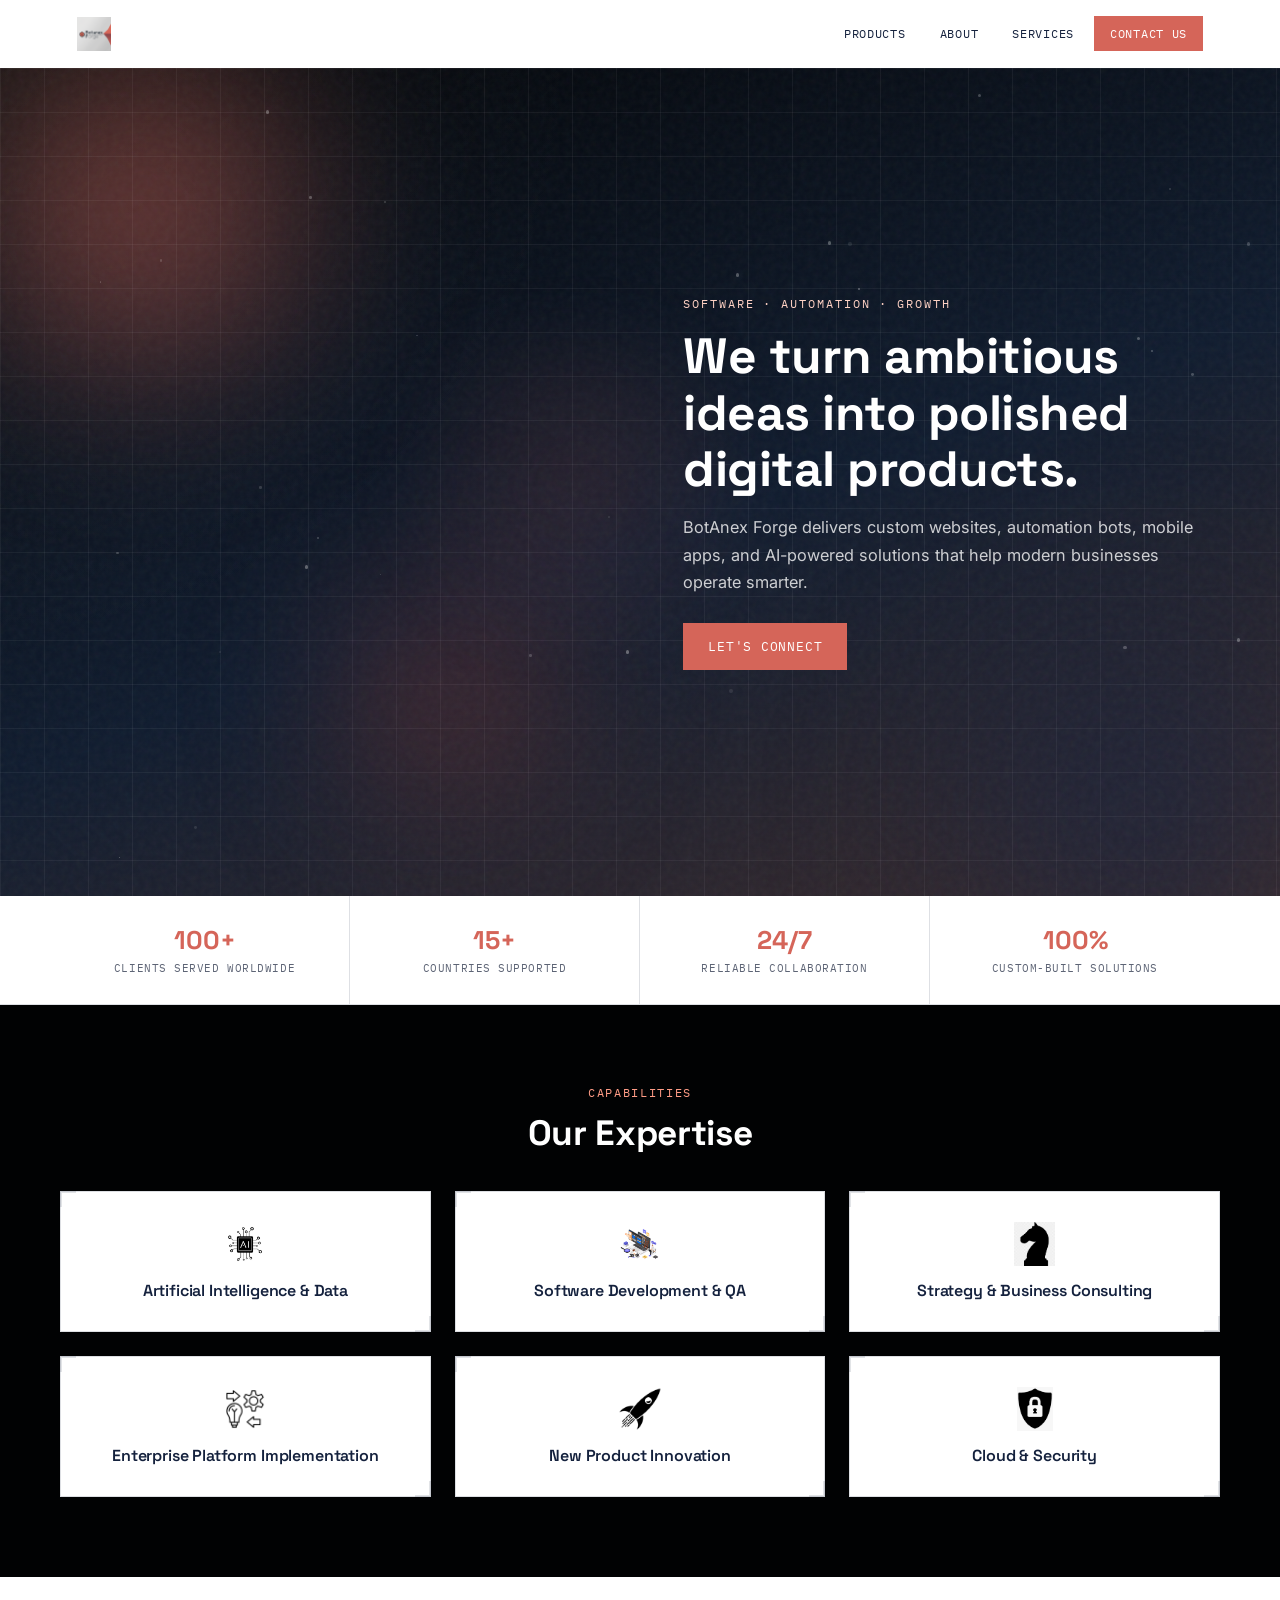
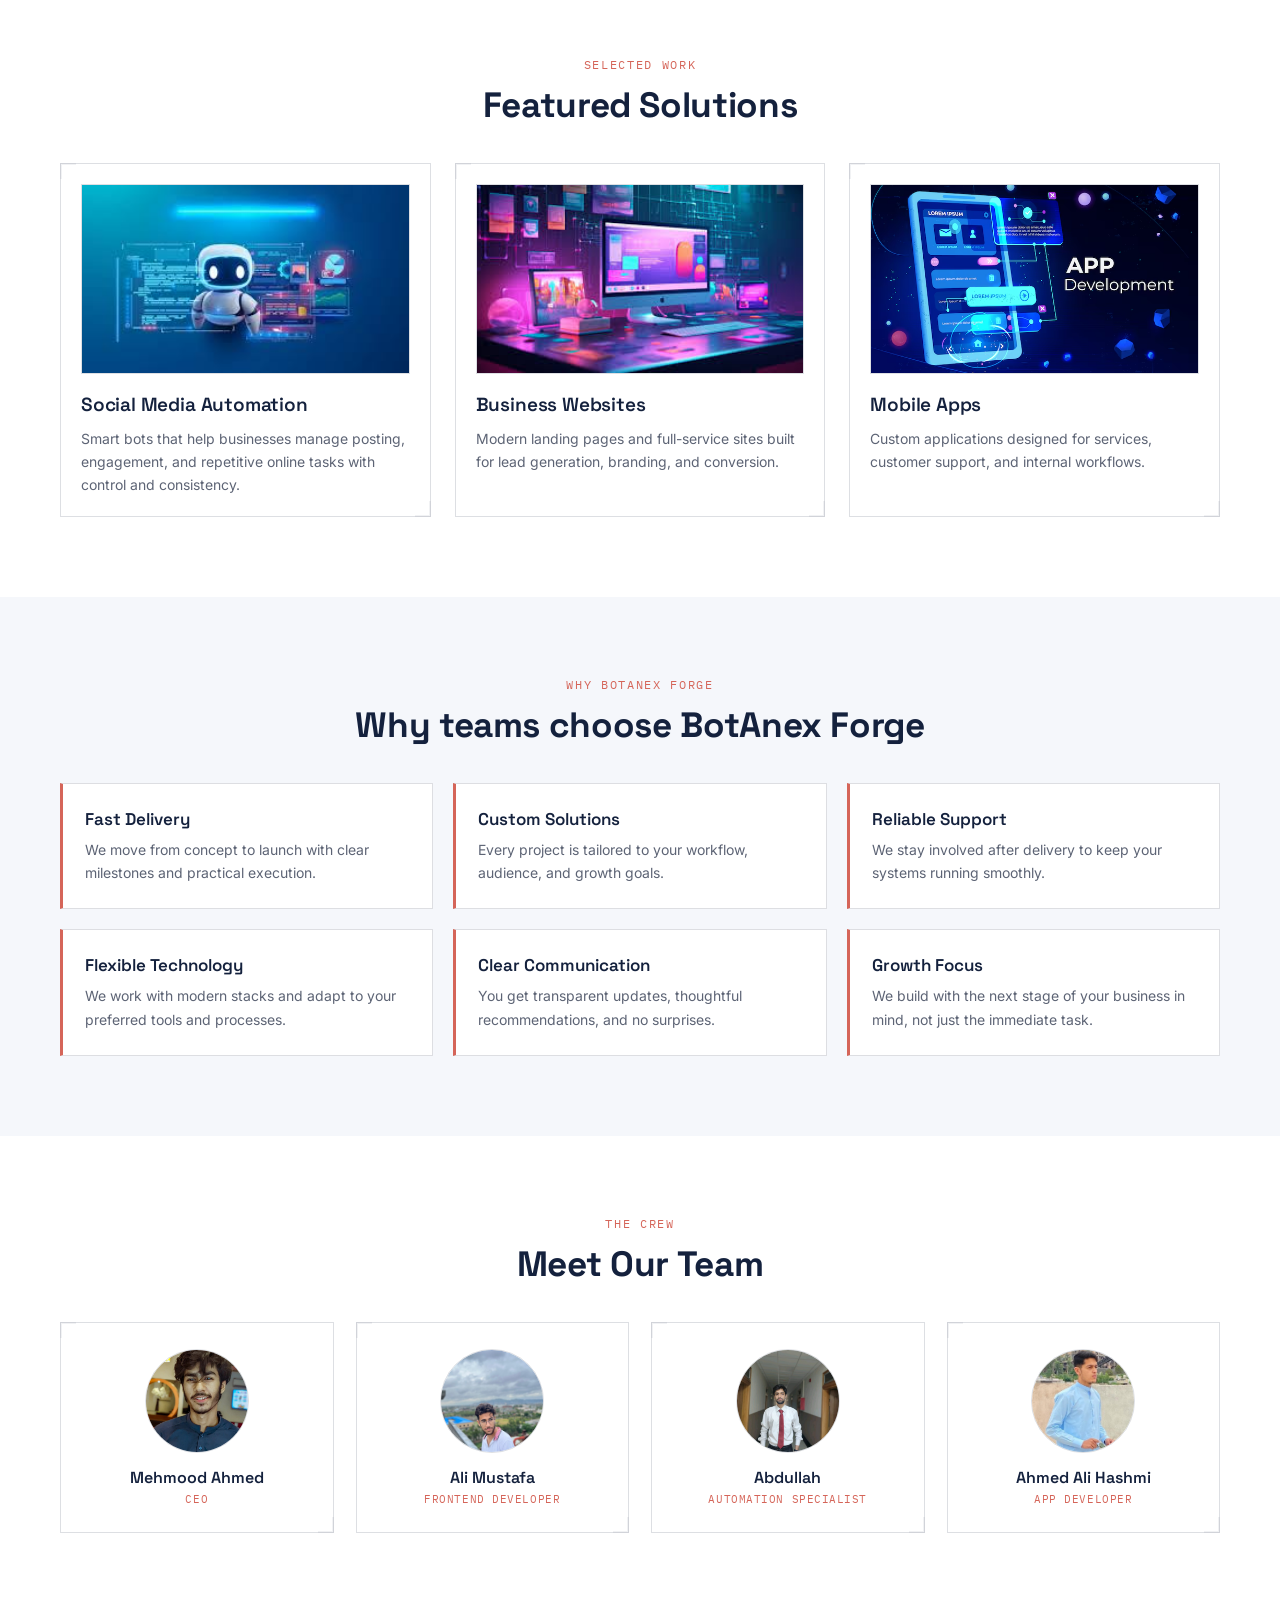
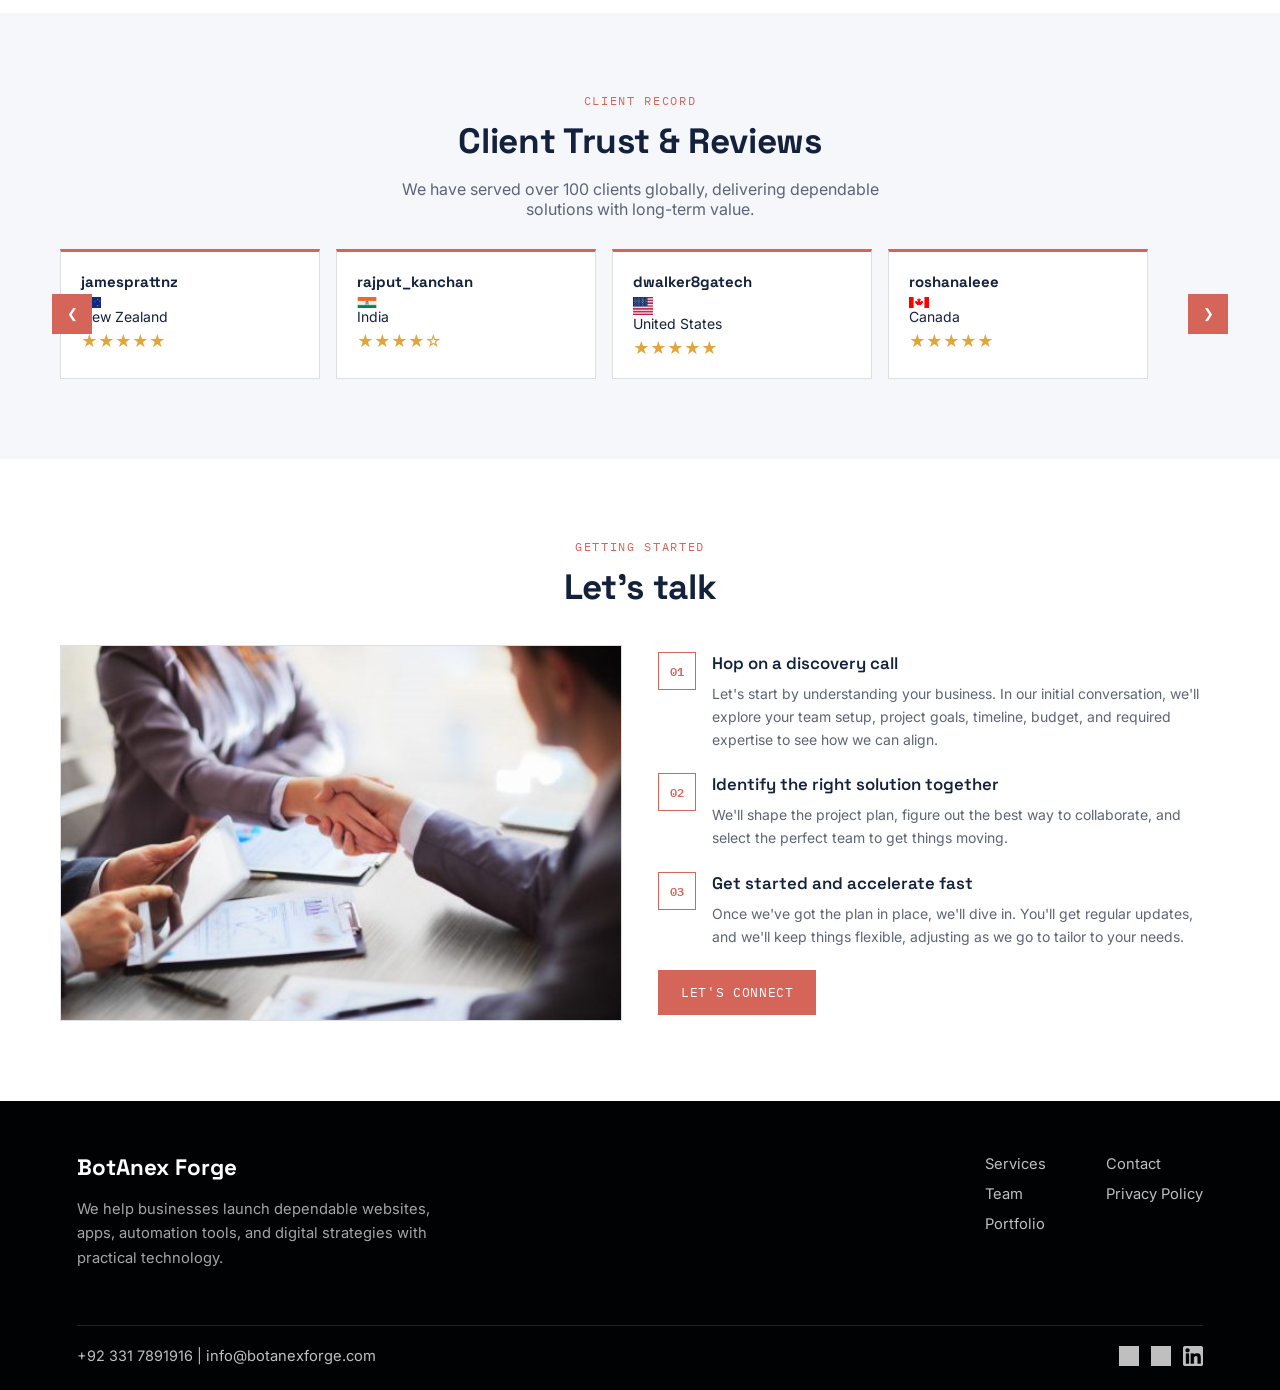
==== index.html @ dd005b49 "Merge remote changes" ====
<!DOCTYPE html>
<html lang="en">
<head>
    <meta charset="UTF-8">
    <meta name="viewport" content="width=device-width, initial-scale=1.0">
    <title>BotAnex Forge | Software, Automation & Digital Growth</title>
    <link href="https://cdn.jsdelivr.net/npm/aos@2.3.4/dist/aos.css" rel="stylesheet">
    <link href="https://fonts.googleapis.com/css2?family=Space+Grotesk:wght@500;600;700&family=IBM+Plex+Mono:wght@400;500;600&family=Inter:wght@400;500&display=swap" rel="stylesheet">
    <link rel="stylesheet" href="theme.css">
    <link rel="stylesheet" href="nav.css">
    <link rel="stylesheet" href="home.css">
    <script src="reviews.js" defer></script>
    <script src="https://cdn.jsdelivr.net/npm/aos@2.3.4/dist/aos.js"></script>
</head>
<body>

    <nav id="siteNav">
        <div class="logo">
            <a href="home.html"><img src="images/logo.jpg" alt="BotAnex Forge logo"></a>
        </div>

        <button class="nav-toggle" id="navToggle" aria-label="Open menu" aria-expanded="false" aria-controls="navLinks">
            <span></span><span></span><span></span>
        </button>

        <ul id="navLinks">
            <li><a href="products.html">Products</a></li>
            <li><a href="about.html">About</a></li>
            <li class="dropdown">
                <a href="services.html" class="dropbtn">Services</a>
                <ul class="dropdown-content">
                    <li><a href="services.html#social-automation">Social Automation</a></li>
                    <li><a href="services.html#automation">Workflow Automation</a></li>
                    <li><a href="services.html#app-development">App Development</a></li>
                    <li><a href="services.html#website">Web Development</a></li>
                    <li><a href="services.html#ai">Artificial Intelligence</a></li>
                    <li><a href="services.html#digital">Digital Marketing</a></li>
                </ul>
            </li>
            <li><a href="lets_connect.html" class="nav-cta">Contact Us</a></li>
        </ul>
    </nav>

    <header class="hero-section" data-aos="fade-up">
        <div class="gradient-background" aria-hidden="true">
            <div class="gradient-sphere sphere-1"></div>
            <div class="gradient-sphere sphere-2"></div>
            <div class="gradient-sphere sphere-3"></div>
            <div class="glow"></div>
            <div class="grid-overlay"></div>
            <div class="noise-overlay"></div>
            <div id="particles-container" class="particles-container"></div>
        </div>
        <div class="hero-content">
            <p class="eyebrow">Software · Automation · Growth</p>
            <h1>We turn ambitious ideas into polished digital products.</h1>
            <p>BotAnex Forge delivers custom websites, automation bots, mobile apps, and AI-powered solutions that help modern businesses operate smarter.</p>
            <button class="connect-btn" onclick="window.location.href='lets_connect.html'">Let's Connect</button>
        </div>
    </header>

    <section class="stats-strip">
        <div class="container stats-grid">
            <div><strong>100+</strong><span>Clients served worldwide</span></div>
            <div><strong>15+</strong><span>Countries supported</span></div>
            <div><strong>24/7</strong><span>Reliable collaboration</span></div>
            <div><strong>100%</strong><span>Custom-built solutions</span></div>
        </div>
    </section>

    <section class="expertise-section" data-aos="fade-up">
        <div class="container">
            <p class="section-eyebrow">Capabilities</p>
            <h2>Our Expertise</h2>
            <div class="expertise-grid">
                <div class="expertise-item">
                    <img src="images/ailogo.avif" alt="Artificial Intelligence & Data" class="expertise-logo">
                    <h3>Artificial Intelligence & Data</h3>
                </div>
                <div class="expertise-item">
                    <img src="images/softwaredev.avif" alt="Software Development & QA" class="expertise-logo">
                    <h3>Software Development & QA</h3>
                </div>
                <div class="expertise-item">
                    <img src="images/strategy.png" alt="Strategy & Business Consulting" class="expertise-logo">
                    <h3>Strategy & Business Consulting</h3>
                </div>
                <div class="expertise-item">
                    <img src="images/expertise_implement.png" alt="Enterprise Platform Implementation" class="expertise-logo">
                    <h3>Enterprise Platform Implementation</h3>
                </div>
                <div class="expertise-item">
                    <img src="images/new_product.png" alt="New Product Innovation" class="expertise-logo">
                    <h3>New Product Innovation</h3>
                </div>
                <div class="expertise-item">
                    <img src="images/secuirity.png" alt="Cloud & Security" class="expertise-logo">
                    <h3>Cloud & Security</h3>
                </div>
            </div>
        </div>
    </section>

    <section id="portfolio" class="portfolio-section" data-aos="fade-up">
        <div class="container">
            <p class="section-eyebrow">Selected Work</p>
            <h2>Featured Solutions</h2>
            <div class="portfolio-grid">
                <div class="portfolio-item">
                    <img src="images/automation_bot.jpeg" alt="Social media automation bot" class="portfolio-image">
                    <h3>Social Media Automation</h3>
                    <p>Smart bots that help businesses manage posting, engagement, and repetitive online tasks with control and consistency.</p>
                </div>
                <div class="portfolio-item">
                    <img src="images/web_dev.jpeg" alt="Custom website build" class="portfolio-image">
                    <h3>Business Websites</h3>
                    <p>Modern landing pages and full-service sites built for lead generation, branding, and conversion.</p>
                </div>
                <div class="portfolio-item">
                    <img src="images/app_dev.avif" alt="Mobile app development" class="portfolio-image">
                    <h3>Mobile Apps</h3>
                    <p>Custom applications designed for services, customer support, and internal workflows.</p>
                </div>
            </div>
        </div>
    </section>

    <section class="unfair-advantage-section" data-aos="fade-up">
        <div class="container">
            <p class="section-eyebrow">Why BotAnex Forge</p>
            <h2>Why teams choose BotAnex Forge</h2>
            <div class="advantage-items">
                <div class="advantage-item">
                    <h3>Fast Delivery</h3>
                    <p>We move from concept to launch with clear milestones and practical execution.</p>
                </div>
                <div class="advantage-item">
                    <h3>Custom Solutions</h3>
                    <p>Every project is tailored to your workflow, audience, and growth goals.</p>
                </div>
                <div class="advantage-item">
                    <h3>Reliable Support</h3>
                    <p>We stay involved after delivery to keep your systems running smoothly.</p>
                </div>
                <div class="advantage-item">
                    <h3>Flexible Technology</h3>
                    <p>We work with modern stacks and adapt to your preferred tools and processes.</p>
                </div>
                <div class="advantage-item">
                    <h3>Clear Communication</h3>
                    <p>You get transparent updates, thoughtful recommendations, and no surprises.</p>
                </div>
                <div class="advantage-item">
                    <h3>Growth Focus</h3>
                    <p>We build with the next stage of your business in mind, not just the immediate task.</p>
                </div>
            </div>
        </div>
    </section>

    <section id="team" class="team-section" data-aos="fade-up">
        <div class="container">
            <p class="section-eyebrow">The Crew</p>
            <h2>Meet Our Team</h2>
            <div class="team-grid">
                <div class="team-member">
                    <img src="images/Mehmood.JPG" alt="Mehmood Ahmed" class="team-photo" style="object-position: 50% 0%;">
                    <h3>Mehmood Ahmed</h3>
                    <p>CEO</p>
                </div>
                <div class="team-member">
                    <img src="images/ali_mustafa.jpeg" alt="Ali Mustafa" class="team-photo" style="object-position: 50% 80%;">
                    <h3>Ali Mustafa</h3>
                    <p>Frontend Developer</p>
                </div>
                <div class="team-member">
                    <img src="images/abdullah.jpeg" alt="Abdullah" class="team-photo">
                    <h3>Abdullah</h3>
                    <p>Automation Specialist</p>
                </div>
                <div class="team-member">
                    <img src="images/ahmed_ali_hashmi.JPG" alt="Ahmed Ali Hashmi" class="team-photo">
                    <h3>Ahmed Ali Hashmi</h3>
                    <p>App Developer</p>
                </div>
            </div>
        </div>
    </section>

    <section class="trust-reviews-section" data-aos="fade-up">
        <div class="container">
            <p class="section-eyebrow">Client Record</p>
            <h2>Client Trust & Reviews</h2>
            <p class="section-sub">We have served over 100 clients globally, delivering dependable solutions with long-term value.</p>
            <div class="reviews-slider">
                <button class="slider-arrow left-arrow">❮</button>
                <div class="reviews-container">
                    <div class="reviews">
                        <div class="review-item" data-review="The team built an excellent automation bot and handled support incredibly well throughout the project.">
                            <p><strong>jamesprattnz</strong></p>
                            <p><img src="images/newzealand.png" alt="Country Flag" style="width: 20px; height: auto; vertical-align: middle;"> New Zealand</p>
                            <div class="review-stars">★★★★★</div>
                        </div>
                        <div class="review-item" data-review="Great communication and thoughtful execution. The final delivery met the brief and was polished.">
                            <p><strong>rajput_kanchan</strong></p>
                            <p><img src="images/india.jpeg" alt="Country Flag" style="width: 20px; height: auto; vertical-align: middle;"> India</p>
                            <div class="review-stars">★★★★☆</div>
                        </div>
                        <div class="review-item" data-review="Very diligently worked on my project and kept me informed at every step.">
                            <p><strong>dwalker8gatech</strong></p>
                            <p><img src="images/united_states.jpeg" alt="Country Flag" style="width: 20px; height: auto; vertical-align: middle;"> United States</p>
                            <div class="review-stars">★★★★★</div>
                        </div>
                        <div class="review-item" data-review="Professional, fast, and easy to work with. The service quality was excellent.">
                            <p><strong>roshanaleee</strong></p>
                            <p><img src="images/canada.png" alt="Country Flag" style="width: 20px; height: auto; vertical-align: middle;"> Canada</p>
                            <div class="review-stars">★★★★★</div>
                        </div>
                    </div>
                </div>
                <button class="slider-arrow right-arrow">❯</button>
            </div>
        </div>
    </section>

    <div class="modal">
        <div class="modal-content">
            <span class="close">&times;</span>
            <p class="modal-review-content"></p>
        </div>
    </div>

    <section class="lets-talk" data-aos="fade-up">
        <div class="container">
            <p class="section-eyebrow">Getting Started</p>
            <div class="header">Let's talk</div>
            <div class="content">
                <div class="image">
                    <img src="images/meeting.jpeg" alt="A planning meeting">
                </div>
            <div class="details">
                <div class="step">
                    <div class="icon">01</div>
                    <div class="text">
                        <h4>Hop on a discovery call</h4>
                        <p>Let's start by understanding your business. In our initial conversation, we'll explore your team setup, project goals, timeline, budget, and required expertise to see how we can align.</p>
                    </div>
                </div>
                <div class="step">
                    <div class="icon">02</div>
                    <div class="text">
                        <h4>Identify the right solution together</h4>
                        <p>We'll shape the project plan, figure out the best way to collaborate, and select the perfect team to get things moving.</p>
                    </div>
                </div>
                <div class="step">
                    <div class="icon">03</div>
                    <div class="text">
                        <h4>Get started and accelerate fast</h4>
                        <p>Once we've got the plan in place, we'll dive in. You'll get regular updates, and we'll keep things flexible, adjusting as we go to tailor to your needs.</p>
                    </div>
                </div>
                <div class="cta-button">
                    <button onclick="window.location.href='lets_connect.html'">Let's Connect</button>
                </div>
            </div>
        </div>
    </div>
</section>

<script>
    document.addEventListener('DOMContentLoaded', function () {
        if (typeof AOS !== 'undefined') {
            AOS.init({
                duration: 1000,
                easing: 'ease-in-out',
                once: true,
                offset: 200,
            });
        }

        const particlesContainer = document.getElementById('particles-container');
        if (!particlesContainer) return;

        const particleCount = 70;

        for (let i = 0; i < particleCount; i++) {
            createParticle();
        }

        function createParticle() {
            const particle = document.createElement('div');
            particle.className = 'particle';

            const size = Math.random() * 3 + 1;
            particle.style.width = `${size}px`;
            particle.style.height = `${size}px`;

            resetParticle(particle);
            particlesContainer.appendChild(particle);
            animateParticle(particle);
        }

        function resetParticle(particle) {
            const posX = Math.random() * 100;
            const posY = Math.random() * 100;

            particle.style.left = `${posX}%`;
            particle.style.top = `${posY}%`;
            particle.style.opacity = '0';

            return { x: posX, y: posY };
        }

        function animateParticle(particle) {
            const pos = resetParticle(particle);
            const duration = Math.random() * 9 + 9;
            const delay = Math.random() * 4;

            setTimeout(() => {
                particle.style.transition = `all ${duration}s linear`;
                particle.style.opacity = Math.random() * 0.25 + 0.08;

                const moveX = pos.x + (Math.random() * 20 - 10);
                const moveY = pos.y - Math.random() * 24;

                particle.style.left = `${moveX}%`;
                particle.style.top = `${moveY}%`;

                setTimeout(() => {
                    animateParticle(particle);
                }, duration * 1000);
            }, delay * 1000);
        }

        document.addEventListener('mousemove', (e) => {
            const mouseX = (e.clientX / window.innerWidth) * 100;
            const mouseY = (e.clientY / window.innerHeight) * 100;

            const particle = document.createElement('div');
            particle.className = 'particle';

            const size = Math.random() * 4 + 2;
            particle.style.width = `${size}px`;
            particle.style.height = `${size}px`;
            particle.style.left = `${mouseX}%`;
            particle.style.top = `${mouseY}%`;
            particle.style.opacity = '0.7';

            particlesContainer.appendChild(particle);

            setTimeout(() => {
                particle.style.transition = 'all 1.8s ease-out';
                particle.style.left = `${mouseX + (Math.random() * 8 - 4)}%`;
                particle.style.top = `${mouseY + (Math.random() * 8 - 4)}%`;
                particle.style.opacity = '0';

                setTimeout(() => {
                    particle.remove();
                }, 1800);
            }, 10);
        });
    });
</script>
<script src="nav.js"></script>

<footer class="footer">
    <div class="footer-container">
        <div class="footer-logo">
            <h2>BotAnex Forge</h2>
            <p>We help businesses launch dependable websites, apps, automation tools, and digital strategies with practical technology.</p>
        </div>
        <div class="footer-links">
            <div class="footer-column">
                <ul>
                    <li><a href="services.html">Services</a></li>
                    <li><a href="home.html#team">Team</a></li>
                    <li><a href="home.html#portfolio">Portfolio</a></li>
                </ul>
            </div>
            <div class="footer-column">
                <ul>
                    <li><a href="lets_connect.html">Contact</a></li>
                    <li><a href="privacy.html">Privacy Policy</a></li>
                </ul>
            </div>
        </div>
    </div>
    <div class="footer-bottom">
        <div class="contact-info">
            <p>+92 331 7891916 | <a href="mailto:info@botanexforge.com">info@botanexforge.com</a></p>
        </div>
        <div class="social-media">
            <a href="#" class="social-icon"><img src="images/facebook.png" alt="Facebook"></a>
            <a href="#" class="social-icon"><img src="images/twitter.png" alt="Twitter"></a>
            <a href="#" class="social-icon"><img src="images/linkedin.png" alt="LinkedIn"></a>
        </div>
    </div>
</footer>
</body>
</html>
---- theme.css ----
/* =============================================
   SHARED THEME — link this on every page, before
   nav.css and the page-specific stylesheet.
   ============================================= */
:root{
    --accent:        #D56559;
    --accent-deep:   #A94134;
    --dark:          #010203;
    --surface:       #FFFFFF;
    --surface-soft:  #F5F7FB;
    --surface-hi:    #EDF0F7;
    --text:          #14213D;
    --muted:         #5D6475;

    --line:          rgba(20,33,61,.14);
    --line-soft:     rgba(20,33,61,.06);
    --on-accent:     #FFFFFF;
    --accent-soft:   rgba(213,101,89,.10);

    --font-display:  'Space Grotesk', sans-serif;
    --font-mono:     'IBM Plex Mono', monospace;
    --font-body:     'Inter', sans-serif;
}

*{ box-sizing:border-box; }

html{ scroll-behavior:smooth; }

body{
    margin:0;
    font-family:var(--font-body);
    color:var(--text);
    background:var(--surface);
}

a{ color:inherit; }

img{ max-width:100%; display:block; }
---- nav.css ----
/* =============================================
   SHARED NAV — link after theme.css on every page
   ============================================= */
/* =============================================
   NAV
   ============================================= */
#siteNav{
    position:sticky;
    top:0;
    z-index:100;
    display:flex;
    align-items:center;
    justify-content:space-between;
    gap:24px;
    padding:16px 6vw;
    background:var(--surface);
    border-bottom:1px solid transparent;
    transition:.25s ease;
    font-family:var(--font-mono);
}

#siteNav.nav-scrolled{
    border-bottom-color:var(--line);
    box-shadow:0 8px 24px rgba(4,14,26,.06);
}

#siteNav .logo img{
    height:34px;
    display:block;
}

#siteNav ul{
    list-style:none;
    display:flex;
    align-items:center;
    gap:6px;
    margin:0;
    padding:0;
}

#siteNav > ul > li{
    position:relative;
}

#siteNav > ul > li > a{
    display:block;
    padding:10px 14px;
    font-size:12px;
    letter-spacing:.06em;
    text-transform:uppercase;
    color:var(--text);
    text-decoration:none;
    position:relative;
    transition:.2s ease;
}

#siteNav > ul > li > a::after{
    content:"";
    position:absolute;
    left:14px;
    right:14px;
    bottom:6px;
    height:2px;
    background:var(--accent);
    transform:scaleX(0);
    transform-origin:left;
    transition:.25s ease;
}

#siteNav > ul > li > a:hover,
#siteNav > ul > li > a:focus-visible{
    color:var(--accent-deep);
}

#siteNav > ul > li > a:hover::after,
#siteNav > ul > li > a:focus-visible::after{
    transform:scaleX(1);
}

.nav-cta{
    background:var(--accent);
    color:var(--on-accent) !important;
    padding:10px 16px !important;
}

.nav-cta::after{ display:none; }

.nav-cta:hover{ background:var(--accent-deep); color:var(--on-accent) !important; }

/* dropdown */
.dropdown-content{
    position:absolute;
    top:calc(100% + 10px);
    left:0;
    min-width:220px;
    background:var(--surface);
    border:1px solid var(--line);
    box-shadow:0 20px 40px rgba(4,14,26,.12);
    padding:6px;
    opacity:0;
    visibility:hidden;
    transform:translateY(6px);
    transition:.2s ease;
}

.dropdown-content li{ list-style:none; }

.dropdown-content a{
    display:block;
    padding:10px 12px;
    font-size:11px;
    letter-spacing:.04em;
    text-transform:uppercase;
    color:var(--muted);
    text-decoration:none;
    transition:.15s ease;
}

.dropdown-content a:hover{
    background:var(--accent-soft);
    color:var(--accent-deep);
}

.dropdown:hover .dropdown-content,
.dropdown:focus-within .dropdown-content{
    opacity:1;
    visibility:visible;
    transform:translateY(0);
}

.dropdown.dropdown-open .dropdown-content{
    opacity:1;
    visibility:visible;
    transform:translateY(0);
}

/* hamburger */
.nav-toggle{
    display:none;
    flex-direction:column;
    justify-content:center;
    gap:5px;
    width:34px;
    height:34px;
    background:transparent;
    border:1px solid var(--line);
    cursor:pointer;
    padding:0;
}

.nav-toggle span{
    display:block;
    height:2px;
    margin:0 7px;
    background:var(--text);
    transition:.25s ease;
}

.nav-toggle[aria-expanded="true"] span:nth-child(1){ transform:translateY(7px) rotate(45deg); }
.nav-toggle[aria-expanded="true"] span:nth-child(2){ opacity:0; }
.nav-toggle[aria-expanded="true"] span:nth-child(3){ transform:translateY(-7px) rotate(-45deg); }

@media(max-width:900px){
    .nav-toggle{ display:flex; }

    #siteNav ul#navLinks{
        position:absolute;
        top:100%;
        left:0;
        right:0;
        flex-direction:column;
        align-items:stretch;
        gap:0;
        background:var(--surface);
        border-bottom:1px solid var(--line);
        max-height:0;
        overflow:hidden;
        transition:.3s ease;
    }

    #siteNav ul#navLinks.nav-open{
        max-height:600px;
    }

    #siteNav > ul > li > a{ padding:16px 6vw; }
    #siteNav > ul > li > a::after{ display:none; }
    .nav-cta{ margin:8px 6vw; text-align:center; }

    .dropdown-content{
        position:static;
        opacity:1;
        visibility:visible;
        transform:none;
        border:none;
        box-shadow:none;
        max-height:0;
        overflow:hidden;
        padding:0;
        transition:.25s ease;
    }

    .dropdown.dropdown-open .dropdown-content{
        max-height:400px;
        padding:0 0 8px;
    }

    .dropdown-content a{ padding:10px 6vw 10px calc(6vw + 14px); }
}
---- home.css ----
/* =============================================
   HOME PAGE — link after theme.css and nav.css
   ============================================= */

.container{
    max-width:1200px;
    margin:0 auto;
    padding:0 20px;
}

/* section eyebrow — used above every h2 on this page */
.section-eyebrow{
    font-family:var(--font-mono);
    font-size:12px;
    letter-spacing:.14em;
    text-transform:uppercase;
    color:var(--accent);
    text-align:center;
    margin:0 0 10px;
}

.expertise-section h2,
.portfolio-section h2,
.unfair-advantage-section h2,
.team-section h2,
.trust-reviews-section h2,
.lets-talk .header{
    text-align:center;
    font-family:var(--font-display);
    font-weight:700;
    font-size:clamp(1.7rem, 3vw, 2.2rem);
    letter-spacing:-.01em;
    margin:0 0 36px;
}

.section-sub{
    text-align:center;
    color:var(--muted);
    max-width:52ch;
    margin:-20px auto 30px;
}

/* =============================================
   HERO
   ============================================= */
.hero-section{
    background:linear-gradient(160deg, var(--dark) 0%, #0F1B2E 55%, #3A2A2C 100%);
    min-height:92vh;
    display:flex;
    align-items:center;
    justify-content:flex-end;
    padding:40px 6vw;
    position:relative;
    overflow:hidden;
    isolation:isolate;
}

.hero-section::before{
    content:'';
    position:absolute;
    inset:0;
    background:radial-gradient(circle at top left, rgba(255,255,255,.06), transparent 38%);
    pointer-events:none;
    z-index:1;
}

.hero-content{
    max-width:520px;
    color:#fff;
    text-align:left;
    position:relative;
    z-index:10;
}

.hero-content .eyebrow{
    font-family:var(--font-mono);
    letter-spacing:.16em;
    font-size:12px;
    text-transform:uppercase;
    color:#FFD2C4;
    margin:0 0 14px;
}

.hero-content h1{
    font-family:var(--font-display);
    font-weight:700;
    font-size:clamp(2.1rem, 4vw, 3.1rem);
    line-height:1.14;
    letter-spacing:-.01em;
    margin:0 0 16px;
}

.hero-content p{
    font-size:1.02rem;
    line-height:1.7;
    color:rgba(255,255,255,.78);
    margin:0 0 26px;
}

.connect-btn{
    font-family:var(--font-mono);
    font-size:13px;
    letter-spacing:.06em;
    text-transform:uppercase;
    background:var(--accent);
    border:1px solid var(--accent);
    color:#fff;
    padding:14px 24px;
    cursor:pointer;
    transition:.25s ease;
}

.connect-btn:hover{
    background:transparent;
    color:var(--accent);
    transform:translateY(-2px);
}

/* decorative layers — brand-toned, no rainbow */
.gradient-background{
    position:absolute;
    inset:0;
    z-index:1;
    overflow:hidden;
    pointer-events:none;
}

.gradient-sphere{
    position:absolute;
    border-radius:50%;
    filter:blur(70px);
}

.sphere-1{
    width:38vw;
    height:38vw;
    background:radial-gradient(circle, rgba(213,101,89,.55), transparent 70%);
    top:-12%;
    left:-8%;
    animation:float-1 16s ease-in-out infinite alternate;
}

.sphere-2{
    width:42vw;
    height:42vw;
    background:radial-gradient(circle, rgba(20,33,61,.7), transparent 70%);
    bottom:-22%;
    right:-10%;
    animation:float-2 19s ease-in-out infinite alternate;
}

.sphere-3{
    width:26vw;
    height:26vw;
    background:radial-gradient(circle, rgba(169,65,52,.4), transparent 70%);
    top:55%;
    left:22%;
    animation:float-3 21s ease-in-out infinite alternate;
}

.noise-overlay{
    position:absolute;
    inset:0;
    opacity:.05;
    z-index:5;
    background-image:url("data:image/svg+xml,%3Csvg viewBox='0 0 200 200' xmlns='http://www.w3.org/2000/svg'%3E%3Cfilter id='noiseFilter'%3E%3CfeTurbulence type='fractalNoise' baseFrequency='0.65' numOctaves='3' stitchTiles='stitch'/%3E%3C/filter%3E%3Crect width='100%25' height='100%25' filter='url(%23noiseFilter)'/%3E%3C/svg%3E");
}

.grid-overlay{
    position:absolute;
    inset:0;
    background-size:44px 44px;
    background-image:
        linear-gradient(to right, rgba(255,255,255,.05) 1px, transparent 1px),
        linear-gradient(to bottom, rgba(255,255,255,.05) 1px, transparent 1px);
    z-index:2;
}

.glow{
    position:absolute;
    width:36vw;
    height:36vh;
    background:radial-gradient(circle, rgba(213,101,89,.14), transparent 70%);
    top:50%;
    left:45%;
    transform:translate(-50%, -50%);
    z-index:2;
    animation:pulse 9s infinite alternate;
    filter:blur(30px);
}

.particles-container{
    position:absolute;
    inset:0;
    z-index:3;
    pointer-events:none;
}

.particle{
    position:absolute;
    background:#fff;
    border-radius:50%;
    opacity:0;
    pointer-events:none;
    box-shadow:0 0 6px rgba(255,255,255,.35);
}

@keyframes float-1{ 0%{ transform:translate(0,0) scale(1); } 100%{ transform:translate(10%,10%) scale(1.1); } }
@keyframes float-2{ 0%{ transform:translate(0,0) scale(1); } 100%{ transform:translate(-10%,-5%) scale(1.15); } }
@keyframes float-3{ 0%{ transform:translate(0,0) scale(1); opacity:.25; } 100%{ transform:translate(-5%,10%) scale(1.05); opacity:.5; } }
@keyframes pulse{ 0%{ opacity:.25; transform:translate(-50%,-50%) scale(.9); } 100%{ opacity:.6; transform:translate(-50%,-50%) scale(1.1); } }

/* =============================================
   STATS STRIP
   ============================================= */
.stats-strip{
    background:var(--surface);
    padding:0;
    border-bottom:1px solid var(--line);
}

.stats-grid{
    display:grid;
    grid-template-columns:repeat(4, 1fr);
}

.stats-grid div{
    padding:28px 20px;
    text-align:center;
    border-right:1px solid var(--line);
}

.stats-grid div:last-child{ border-right:none; }

.stats-grid strong{
    display:block;
    font-family:var(--font-display);
    font-weight:700;
    font-size:1.6rem;
    color:var(--accent);
}

.stats-grid span{
    font-family:var(--font-mono);
    font-size:11px;
    letter-spacing:.05em;
    text-transform:uppercase;
    color:var(--muted);
}

/* =============================================
   SHARED SECTION RHYTHM
   ============================================= */
.expertise-section,
.portfolio-section,
.unfair-advantage-section,
.team-section,
.trust-reviews-section,
.lets-talk{
    padding:80px 0;
}

.expertise-section{
    background:var(--dark);
    color:#fff;
}

.expertise-section .section-eyebrow{ color:#FF9C86; }

/* =============================================
   CARD SIGNATURE — corner ticks, shared with
   the products page (.product-item)
   ============================================= */
.expertise-item,
.portfolio-item,
.team-member{
    position:relative;
    background:var(--surface);
    border:1px solid var(--line);
    transition:.3s ease;
}

.expertise-item::before,
.expertise-item::after,
.portfolio-item::before,
.portfolio-item::after,
.team-member::before,
.team-member::after{
    content:"";
    position:absolute;
    width:14px;
    height:14px;
    border-style:solid;
    border-width:0;
    border-color:var(--line-soft);
    transition:.3s ease;
    z-index:2;
}

.expertise-item::before, .portfolio-item::before, .team-member::before{ top:-1px; left:-1px; border-top-width:2px; border-left-width:2px; }
.expertise-item::after,  .portfolio-item::after,  .team-member::after { bottom:-1px; right:-1px; border-bottom-width:2px; border-right-width:2px; }

.expertise-item:hover::before, .expertise-item:hover::after,
.portfolio-item:hover::before, .portfolio-item:hover::after,
.team-member:hover::before,    .team-member:hover::after{
    border-color:var(--accent);
    width:20px;
    height:20px;
}

.expertise-item:hover,
.portfolio-item:hover,
.team-member:hover{
    transform:translateY(-6px);
    box-shadow:0 24px 48px rgba(4,14,26,.14);
}

/* expertise-item sits on a dark section, so its own tone stays light */
.expertise-item{
    color:var(--text);
    padding:30px 22px;
    text-align:center;
}

.expertise-item::before, .expertise-item::after{ border-color:rgba(20,33,61,.12); }

.expertise-logo{
    width:44px;
    height:44px;
    object-fit:contain;
    margin:0 auto 14px;
}

.expertise-item h3{
    font-family:var(--font-display);
    font-weight:600;
    font-size:16px;
    margin:0;
    letter-spacing:-.01em;
}

.expertise-grid,
.portfolio-grid{
    display:grid;
    grid-template-columns:repeat(3, 1fr);
    gap:24px;
}

/* =============================================
   PORTFOLIO
   ============================================= */
.portfolio-item{
    padding:20px;
}

.portfolio-image{
    width:100%;
    height:190px;
    object-fit:cover;
    border:1px solid var(--line);
    margin-bottom:18px;
}

.portfolio-item h3{
    font-family:var(--font-display);
    font-weight:600;
    font-size:19px;
    margin:0 0 10px;
    letter-spacing:-.01em;
}

.portfolio-item p{
    font-size:14px;
    line-height:1.65;
    color:var(--muted);
    margin:0;
}

/* =============================================
   ADVANTAGES — quieter card, left accent rule
   ============================================= */
.unfair-advantage-section{
    background:var(--surface-soft);
}

.advantage-items{
    display:grid;
    grid-template-columns:repeat(3, 1fr);
    gap:20px;
}

.advantage-item{
    background:var(--surface);
    border:1px solid var(--line);
    border-left:3px solid var(--accent);
    padding:24px 22px;
}

.advantage-item h3{
    font-family:var(--font-display);
    font-weight:600;
    font-size:17px;
    margin:0 0 8px;
}

.advantage-item p{
    font-size:14px;
    line-height:1.65;
    color:var(--muted);
    margin:0;
}

/* =============================================
   TEAM
   ============================================= */
.team-grid{
    display:grid;
    grid-template-columns:repeat(4, 1fr);
    gap:22px;
}

.team-member{
    padding:26px 20px;
    text-align:center;
}

.team-photo{
    width:104px;
    height:104px;
    object-fit:cover;
    border-radius:50%;
    border:1px solid var(--line);
    margin:0 auto 14px;
}

.team-member h3{
    font-family:var(--font-display);
    font-weight:600;
    font-size:16px;
    margin:0 0 4px;
}

.team-member p{
    font-family:var(--font-mono);
    font-size:11px;
    letter-spacing:.05em;
    text-transform:uppercase;
    color:var(--accent);
    margin:0;
}

/* =============================================
   REVIEWS
   ============================================= */
.trust-reviews-section{
    background:var(--surface-soft);
}

.reviews-slider{
    position:relative;
    margin-top:10px;
}

.reviews-container{ overflow:hidden; }

.reviews{
    display:flex;
    gap:16px;
}

.review-item{
    flex:0 0 260px;
    background:var(--surface);
    border:1px solid var(--line);
    border-top:3px solid var(--accent);
    padding:20px;
}

.review-item p{ margin:0 0 6px; font-size:14px; }
.review-item strong{ font-family:var(--font-display); font-size:15px; }

.review-stars{
    color:#E0A63B;
    font-size:1rem;
    margin-top:6px;
}

.slider-arrow{
    position:absolute;
    top:50%;
    transform:translateY(-50%);
    border:1px solid var(--accent);
    background:var(--accent);
    color:#fff;
    width:40px;
    height:40px;
    cursor:pointer;
    z-index:10;
    transition:.2s ease;
}

.slider-arrow:hover{ background:transparent; color:var(--accent); }

.left-arrow{ left:-8px; }
.right-arrow{ right:-8px; }

.modal{
    display:none;
    position:fixed;
    inset:0;
    background:rgba(1,2,3,.6);
    justify-content:center;
    align-items:center;
    z-index:200;
}

.modal-content{
    background:var(--surface);
    padding:26px;
    max-width:540px;
    width:90%;
    border:1px solid var(--line);
}

.close{
    float:right;
    font-size:1.4rem;
    cursor:pointer;
    color:var(--muted);
}

/* =============================================
   LET'S TALK
   ============================================= */
.lets-talk{
    background:var(--surface);
}

.lets-talk .content{
    display:grid;
    grid-template-columns:1fr 1fr;
    gap:36px;
    align-items:center;
}

.lets-talk .image img{
    width:100%;
    border:1px solid var(--line);
}

.lets-talk .details .step{
    display:flex;
    gap:16px;
    margin-bottom:22px;
}

.lets-talk .icon{
    width:38px;
    height:38px;
    flex-shrink:0;
    border:1px solid var(--accent);
    color:var(--accent);
    font-family:var(--font-mono);
    font-size:12px;
    font-weight:600;
    display:flex;
    align-items:center;
    justify-content:center;
}

.lets-talk .text h4{
    margin:0 0 8px;
    font-family:var(--font-display);
    font-weight:600;
    font-size:1.05rem;
    color:var(--text);
}

.lets-talk .text p{
    margin:0;
    font-size:14px;
    line-height:1.65;
    color:var(--muted);
}

.lets-talk .cta-button{ margin-top:8px; }

.lets-talk .cta-button button{
    font-family:var(--font-mono);
    font-size:13px;
    letter-spacing:.05em;
    text-transform:uppercase;
    background:var(--accent);
    border:1px solid var(--accent);
    color:#fff;
    padding:13px 22px;
    cursor:pointer;
    transition:.25s ease;
}

.lets-talk .cta-button button:hover{
    background:transparent;
    color:var(--accent);
}

/* =============================================
   FOOTER
   ============================================= */
.footer{
    background:var(--dark);
    color:#fff;
    padding:52px 6vw 24px;
    font-family:var(--font-body);
}

.footer-container,
.footer-bottom{
    max-width:1200px;
    margin:0 auto;
    display:flex;
    justify-content:space-between;
    gap:24px;
    flex-wrap:wrap;
}

.footer-logo{ flex:1 1 320px; }

.footer-logo h2{
    font-family:var(--font-display);
    font-size:1.4rem;
    margin:0 0 10px;
}

.footer-logo p{
    font-size:.92rem;
    line-height:1.65;
    color:rgba(255,255,255,.65);
    max-width:42ch;
}

.footer-links{
    flex:2 1 400px;
    display:flex;
    justify-content:flex-end;
    gap:60px;
}

.footer-column ul{
    list-style:none;
    padding:0;
    margin:0;
}

.footer-column li{ margin-bottom:10px; }

.footer a{
    color:rgba(255,255,255,.75);
    text-decoration:none;
    font-size:.92rem;
    transition:.2s ease;
}

.footer a:hover{ color:#fff; }

.footer-bottom{
    border-top:1px solid rgba(255,255,255,.12);
    margin-top:40px;
    padding-top:20px;
    align-items:center;
}

.contact-info p{ margin:0; font-size:.9rem; color:rgba(255,255,255,.75); }

.social-media{ display:flex; gap:12px; }

.social-icon img{
    width:20px;
    height:20px;
    filter:brightness(0) invert(1);
    opacity:.75;
    transition:.2s ease;
}

.social-icon:hover img{ opacity:1; }

/* =============================================
   RESPONSIVE
   ============================================= */
@media(max-width:900px){
    .stats-grid,
    .expertise-grid,
    .portfolio-grid,
    .advantage-items,
    .team-grid,
    .lets-talk .content{
        grid-template-columns:repeat(2, 1fr);
    }

    .stats-grid div:nth-child(2){ border-right:none; }
}

@media(max-width:640px){
    .stats-grid,
    .expertise-grid,
    .portfolio-grid,
    .advantage-items,
    .team-grid,
    .lets-talk .content{
        grid-template-columns:1fr;
    }

    .stats-grid div{ border-right:none; border-bottom:1px solid var(--line); }
    .stats-grid div:last-child{ border-bottom:none; }

    .footer-links{ justify-content:flex-start; gap:40px; }
}

@media (prefers-reduced-motion: reduce){
    .gradient-sphere, .glow, .expertise-item, .portfolio-item, .team-member, .slider-arrow{
        animation:none !important;
        transition:none !important;
    }
}
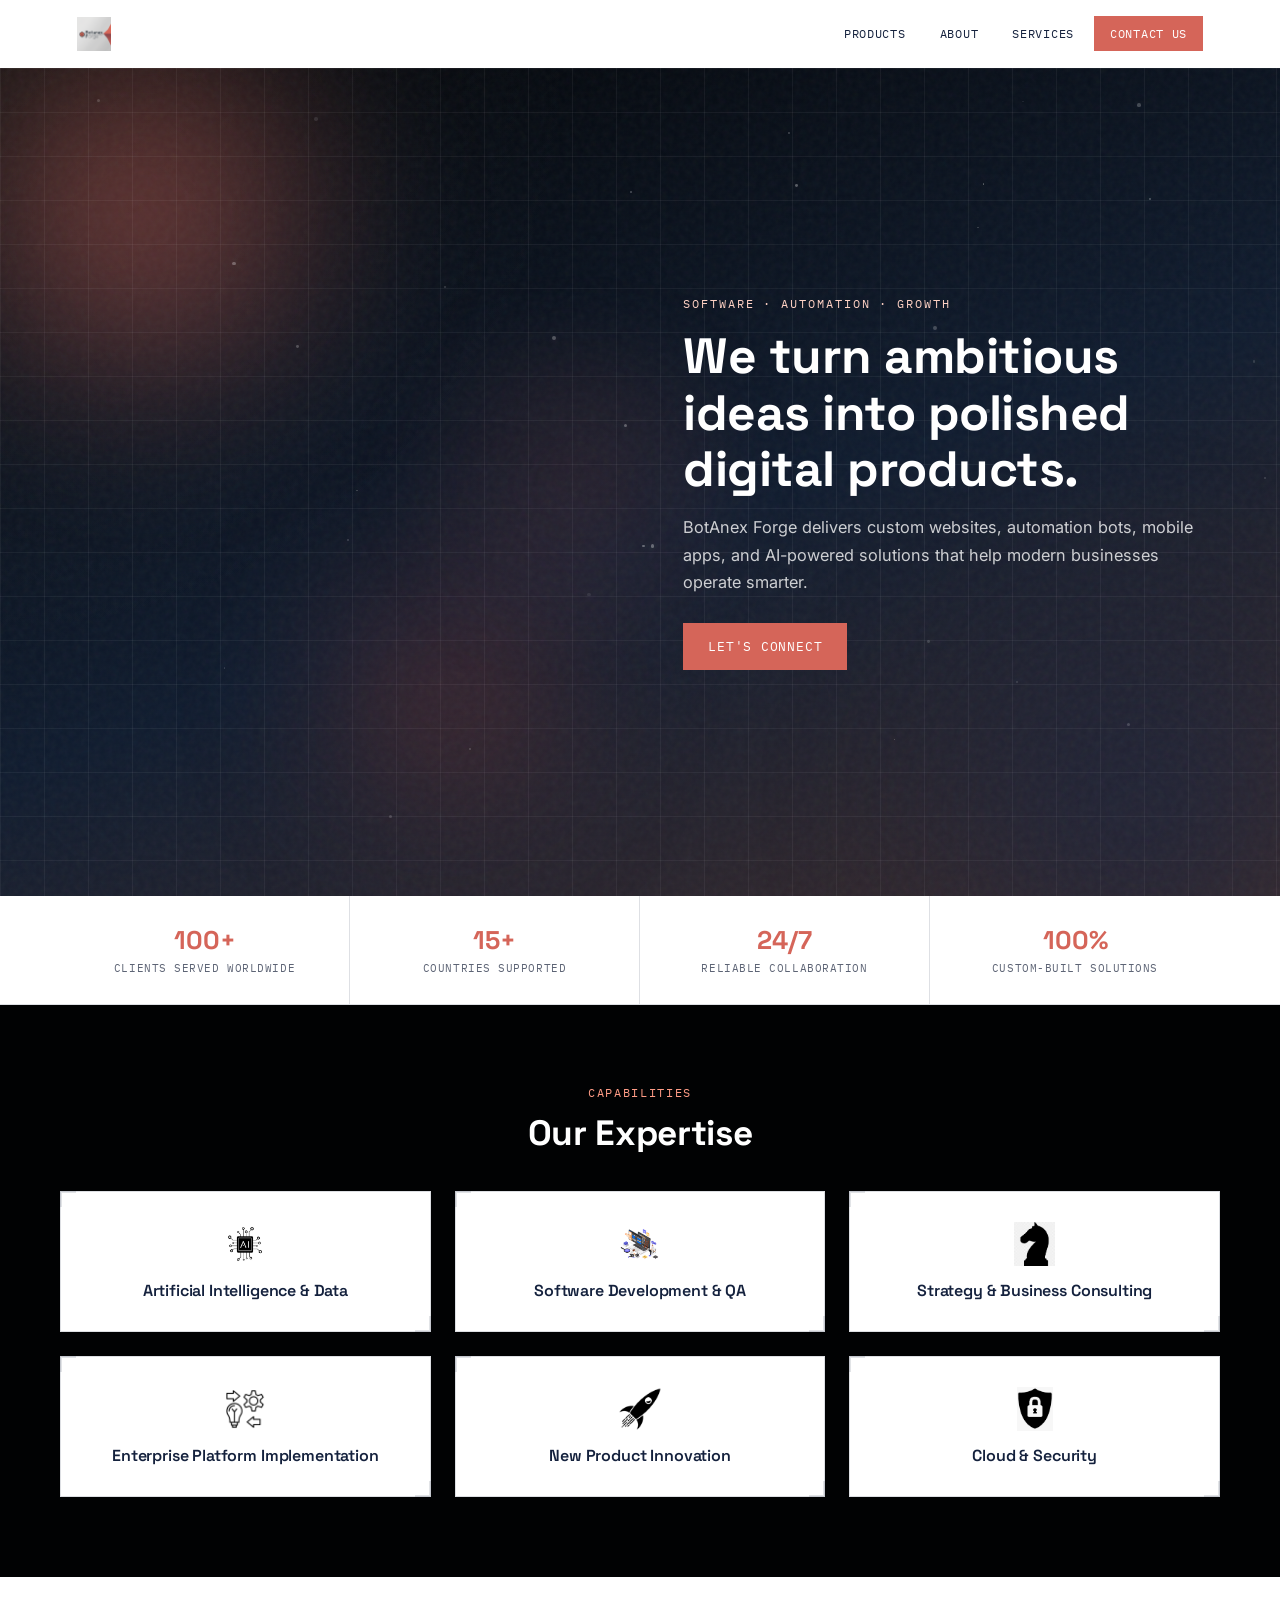
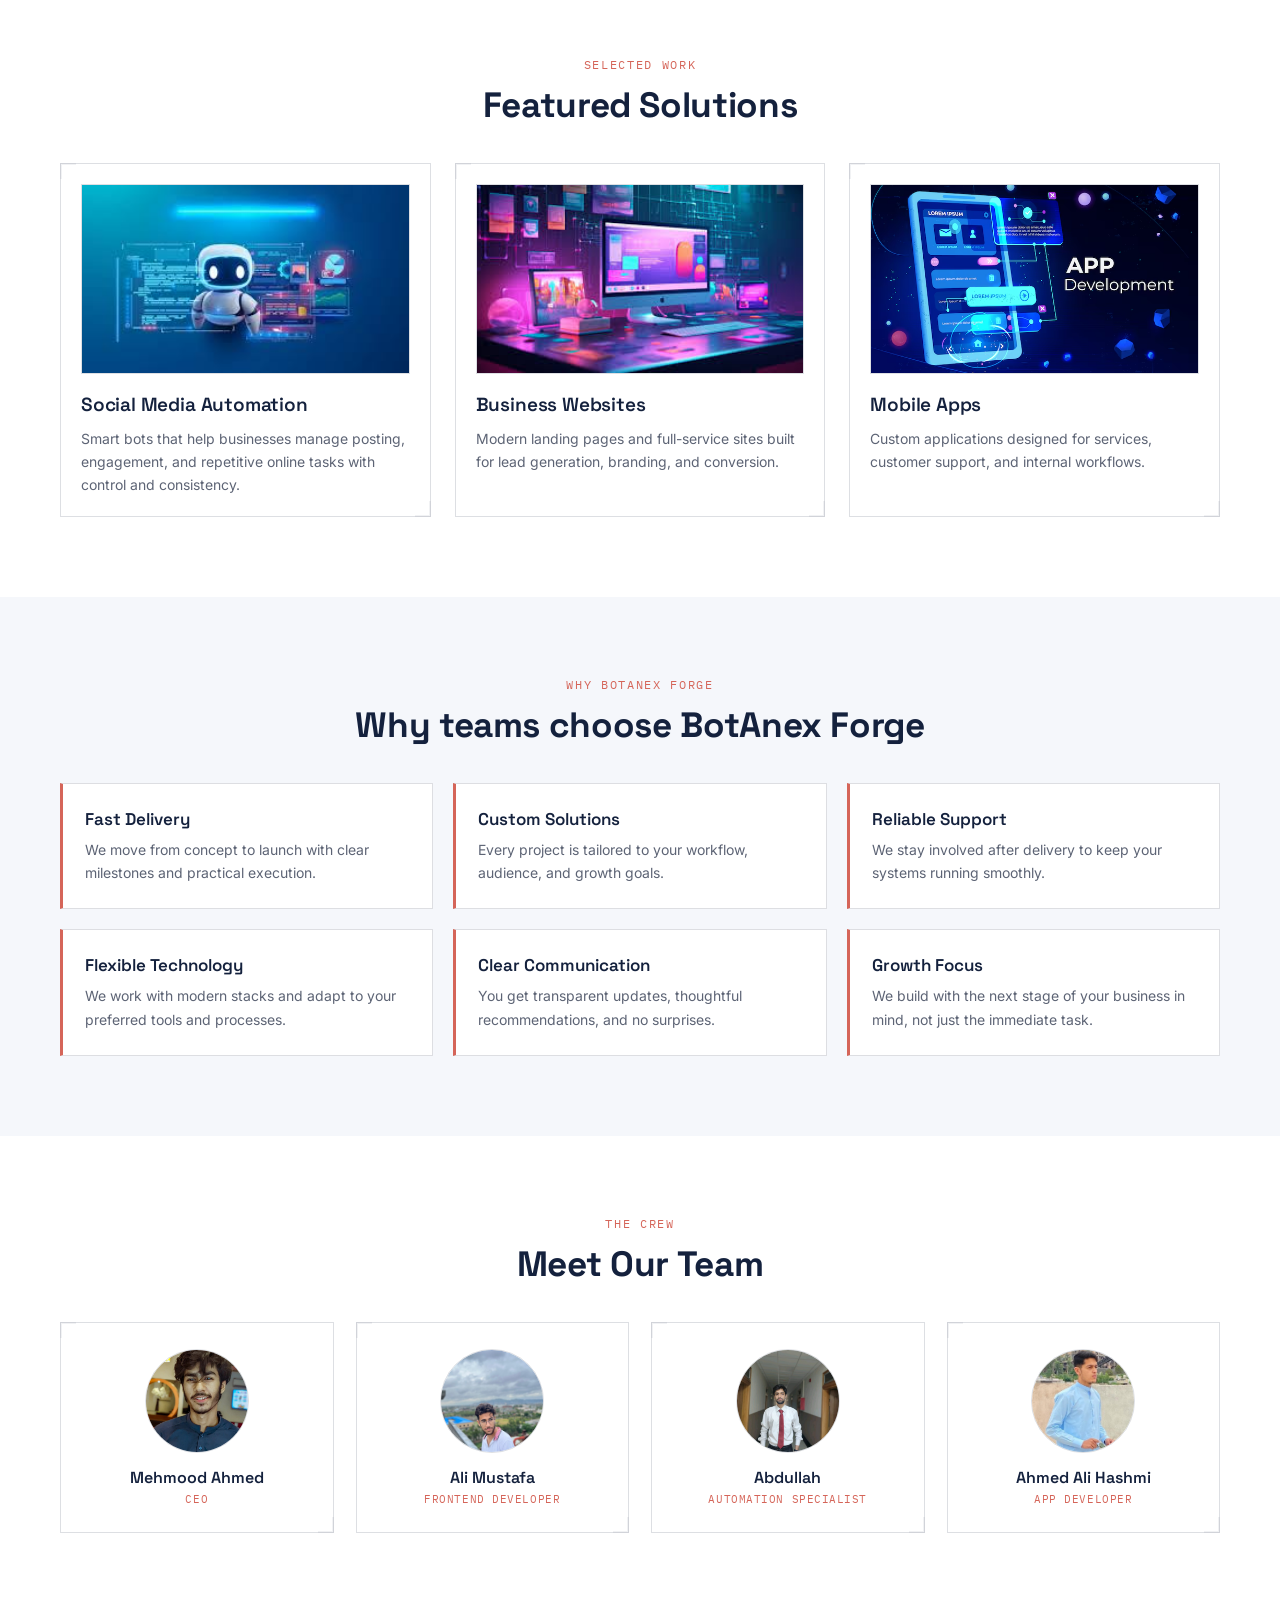
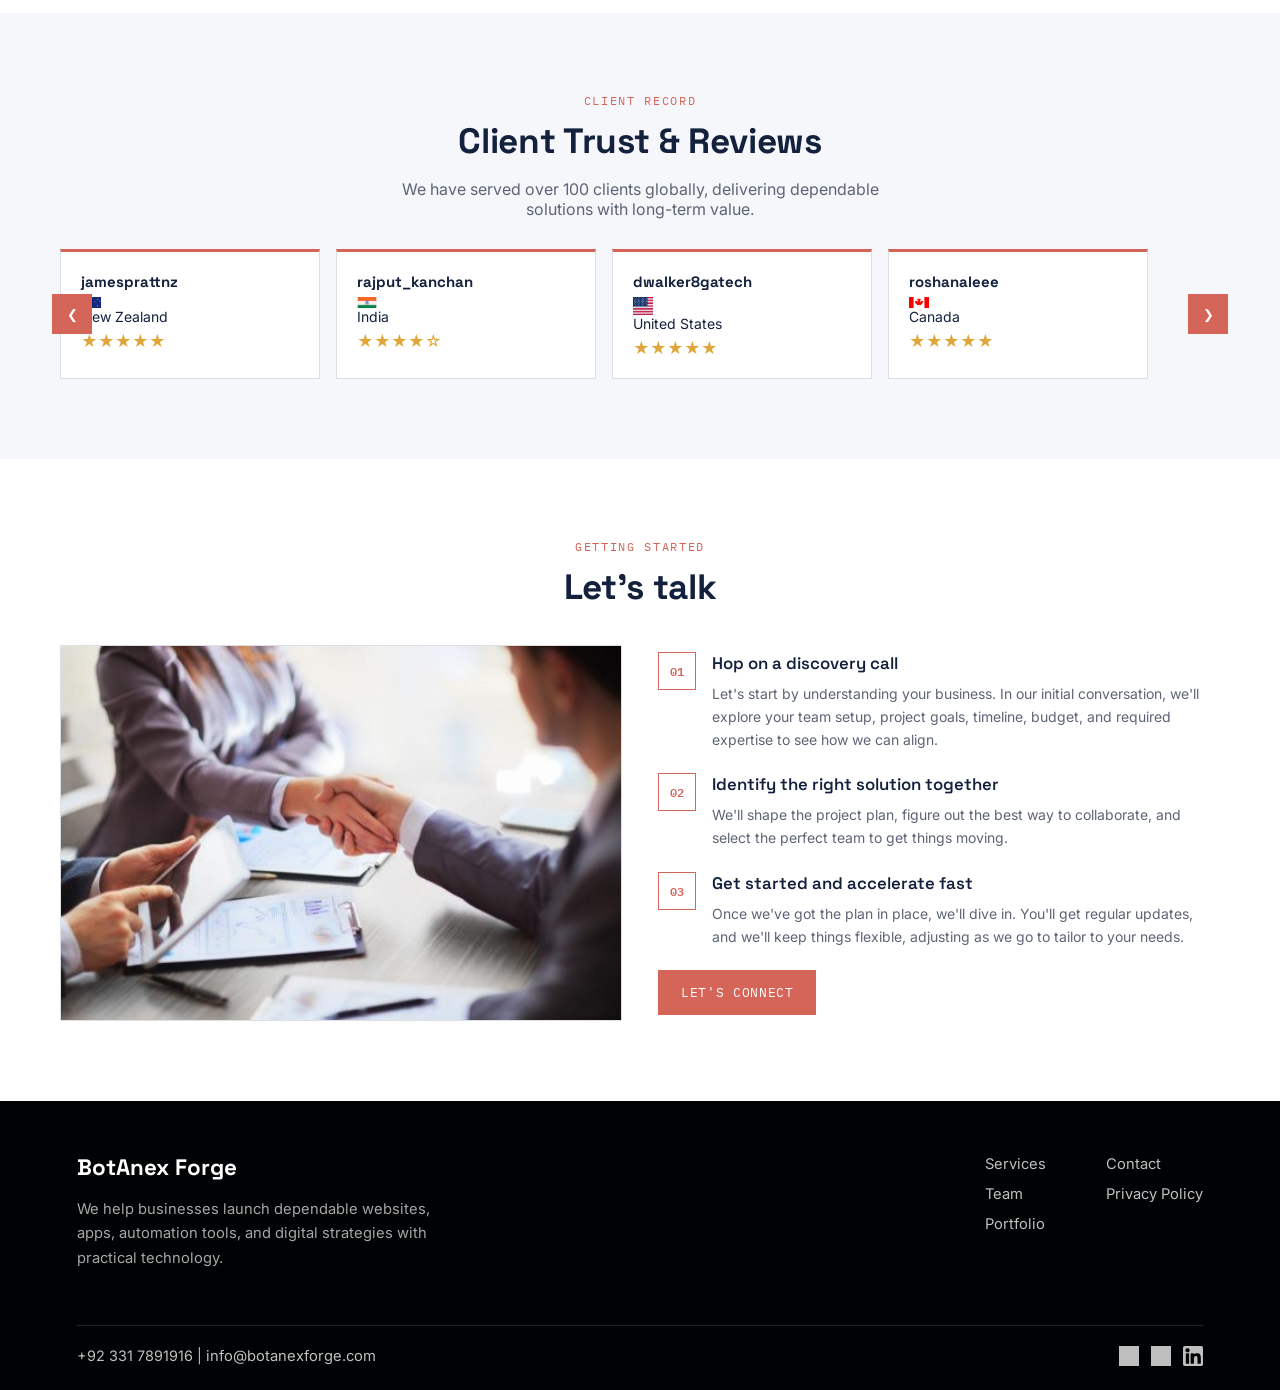
==== commit da2ed01e: "updated website" ====
--- a/index.html
+++ b/index.html
@@ -16,7 +16,7 @@
 
     <nav id="siteNav">
         <div class="logo">
-            <a href="home.html"><img src="images/logo.jpg" alt="BotAnex Forge logo"></a>
+            <a href="index.html"><img src="images/logo.jpg" alt="BotAnex Forge logo"></a>
         </div>
 
         <button class="nav-toggle" id="navToggle" aria-label="Open menu" aria-expanded="false" aria-controls="navLinks">
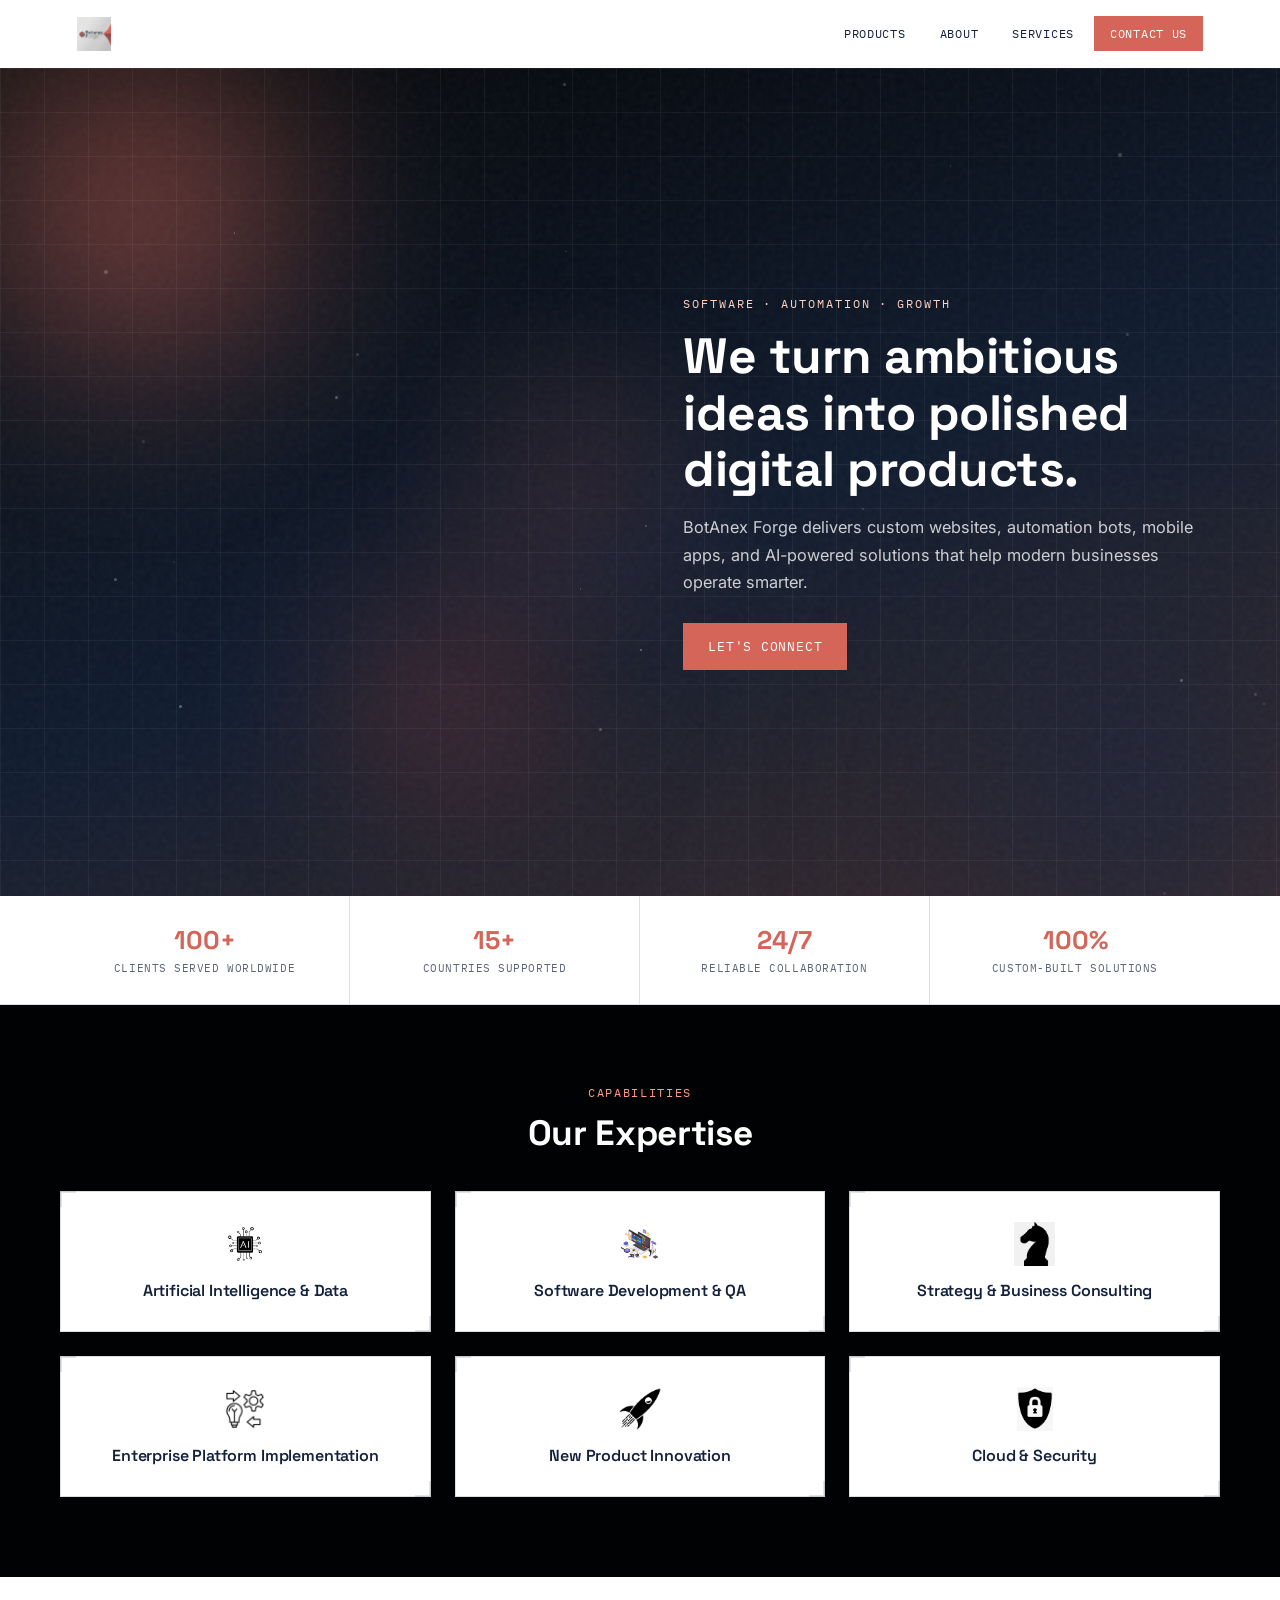
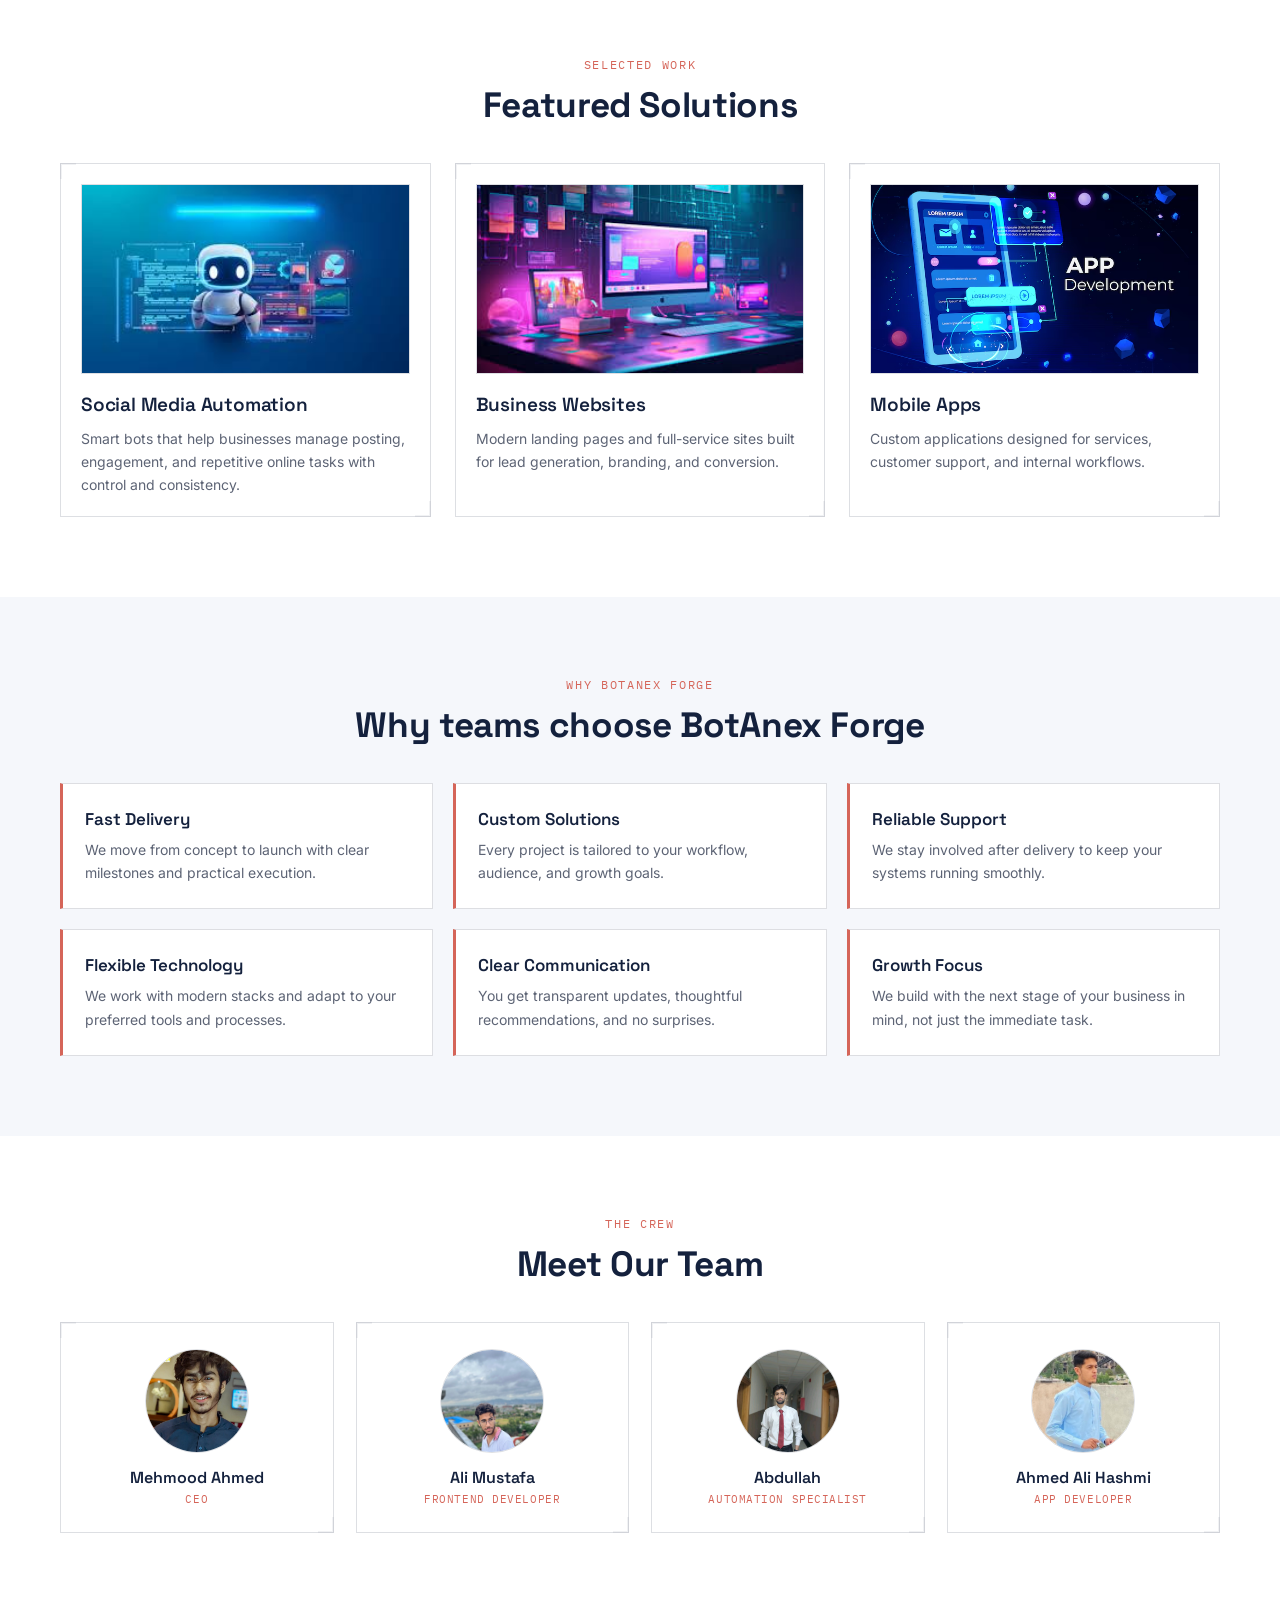
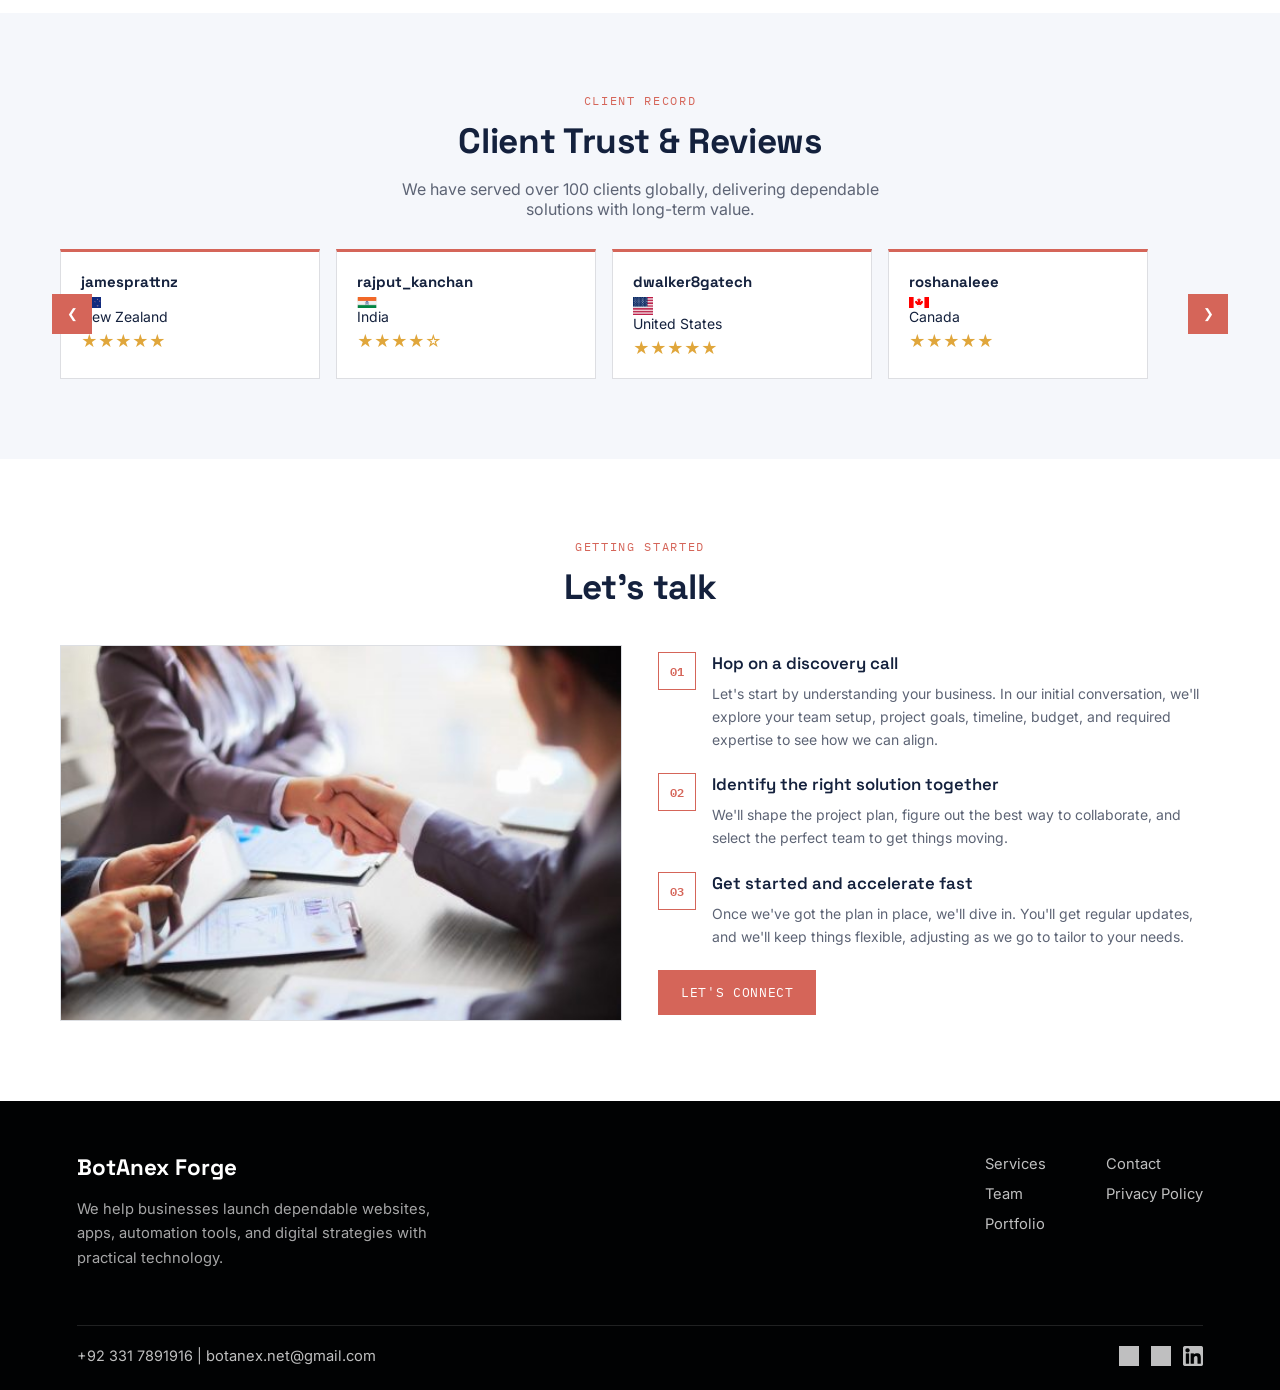
==== commit 688da5d2: "updated website" ====
--- a/index.html
+++ b/index.html
@@ -388,7 +388,7 @@
     </div>
     <div class="footer-bottom">
         <div class="contact-info">
-            <p>+92 331 7891916 | <a href="mailto:info@botanexforge.com">info@botanexforge.com</a></p>
+            <p>+92 331 7891916 | <a href="mailto:botanex.net@gmail.com">botanex.net@gmail.com</a></p>
         </div>
         <div class="social-media">
             <a href="#" class="social-icon"><img src="images/facebook.png" alt="Facebook"></a>
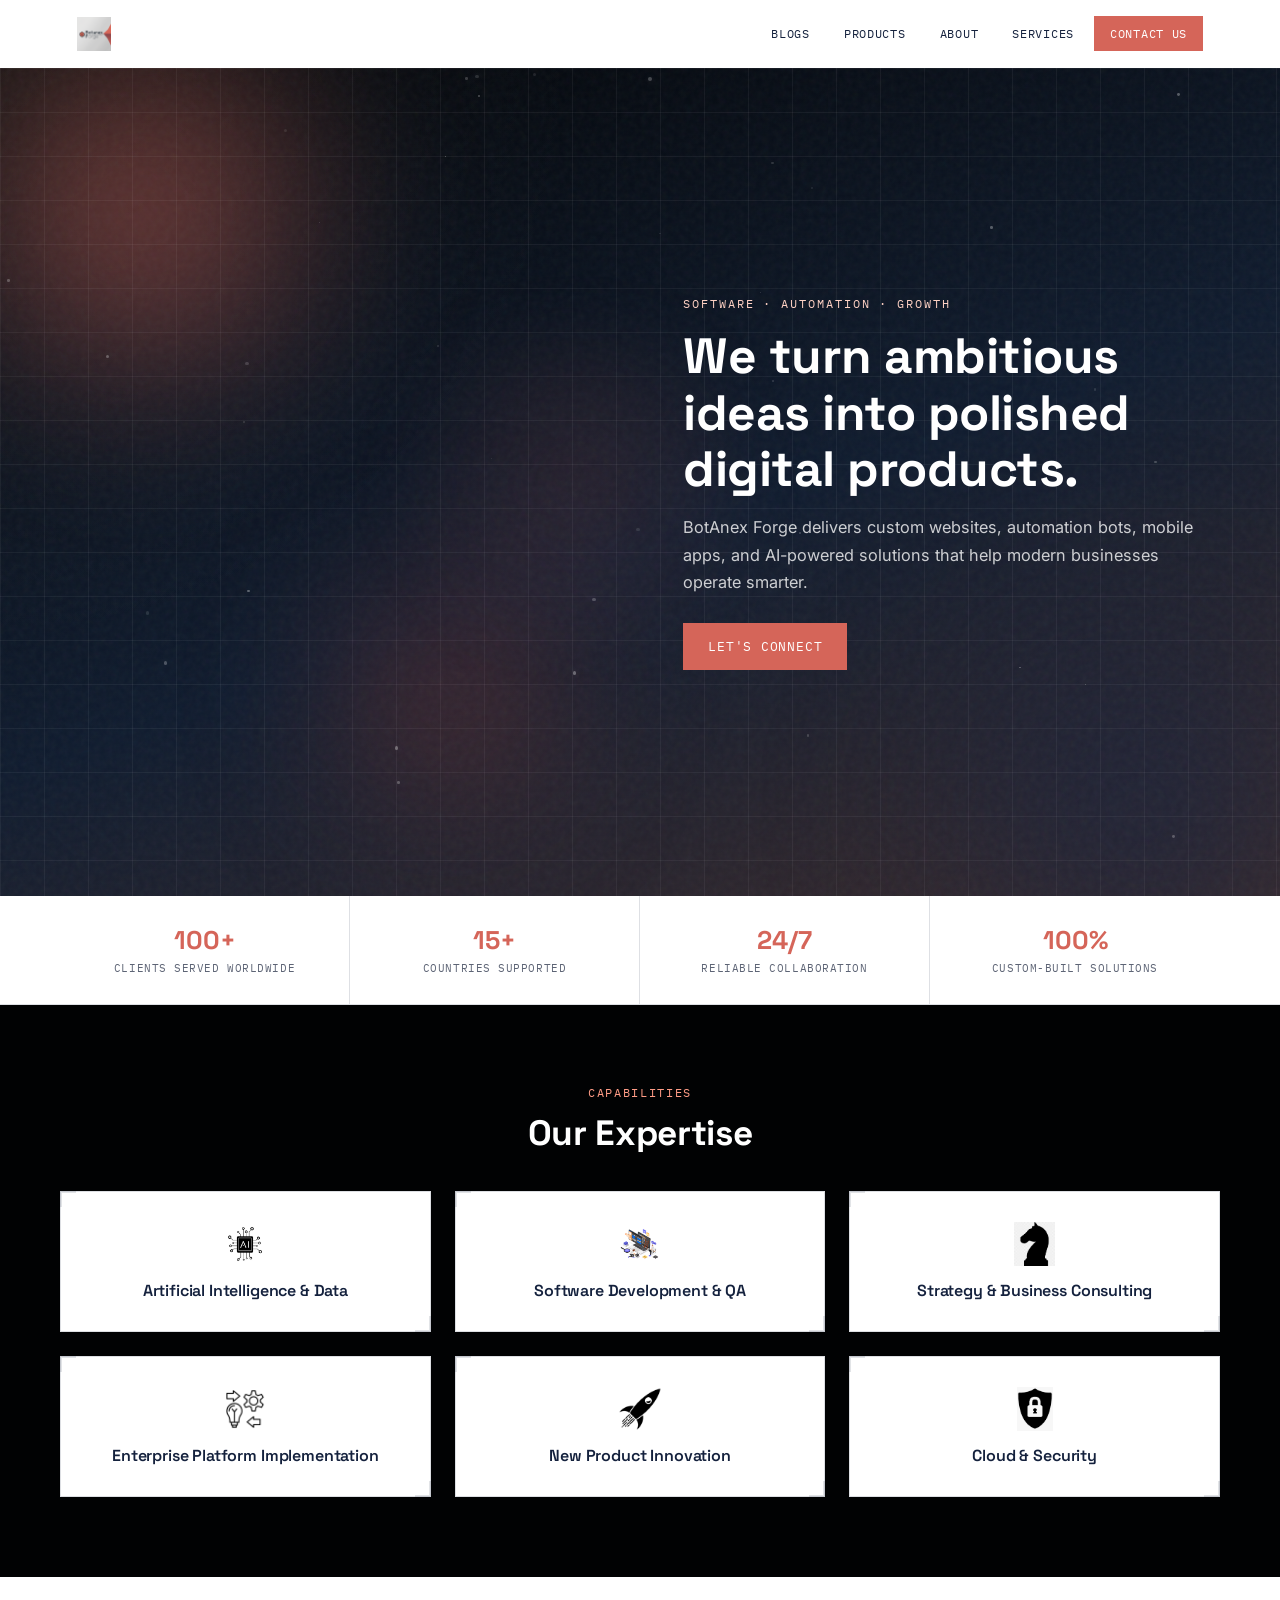
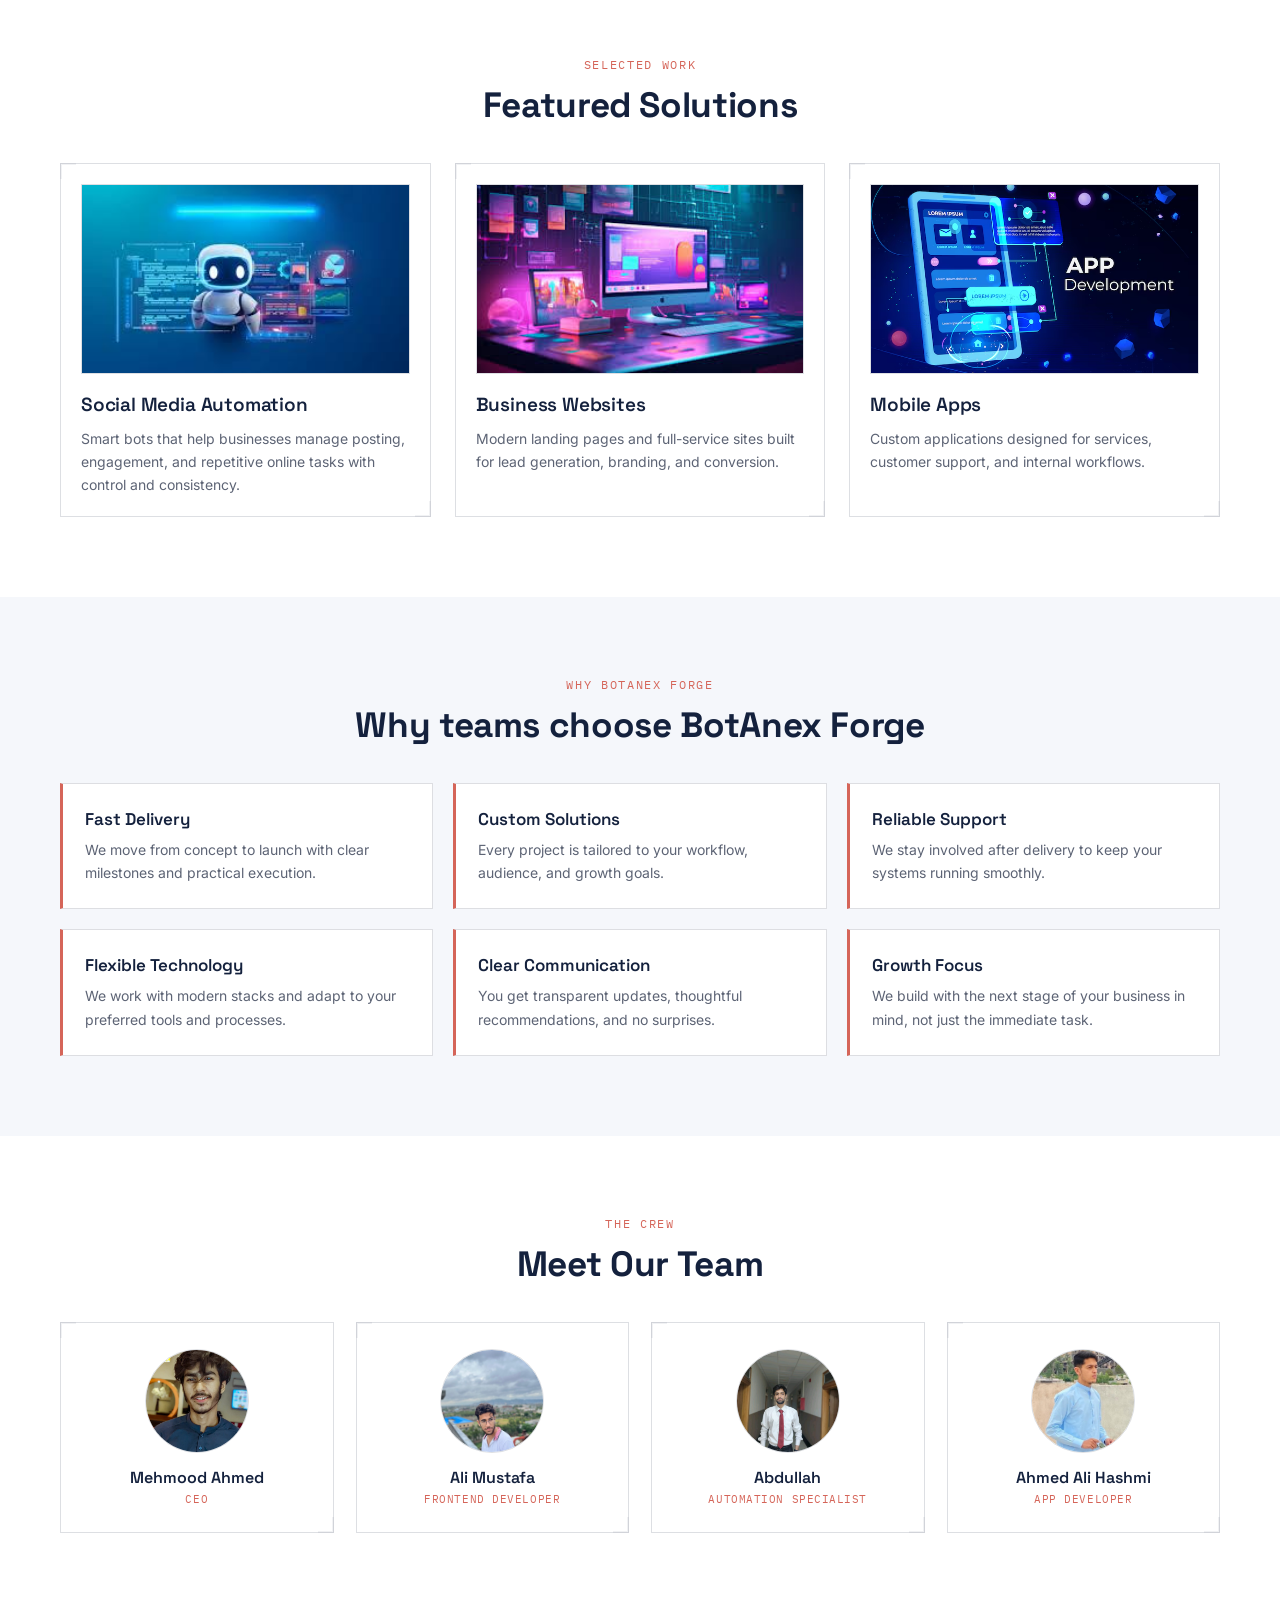
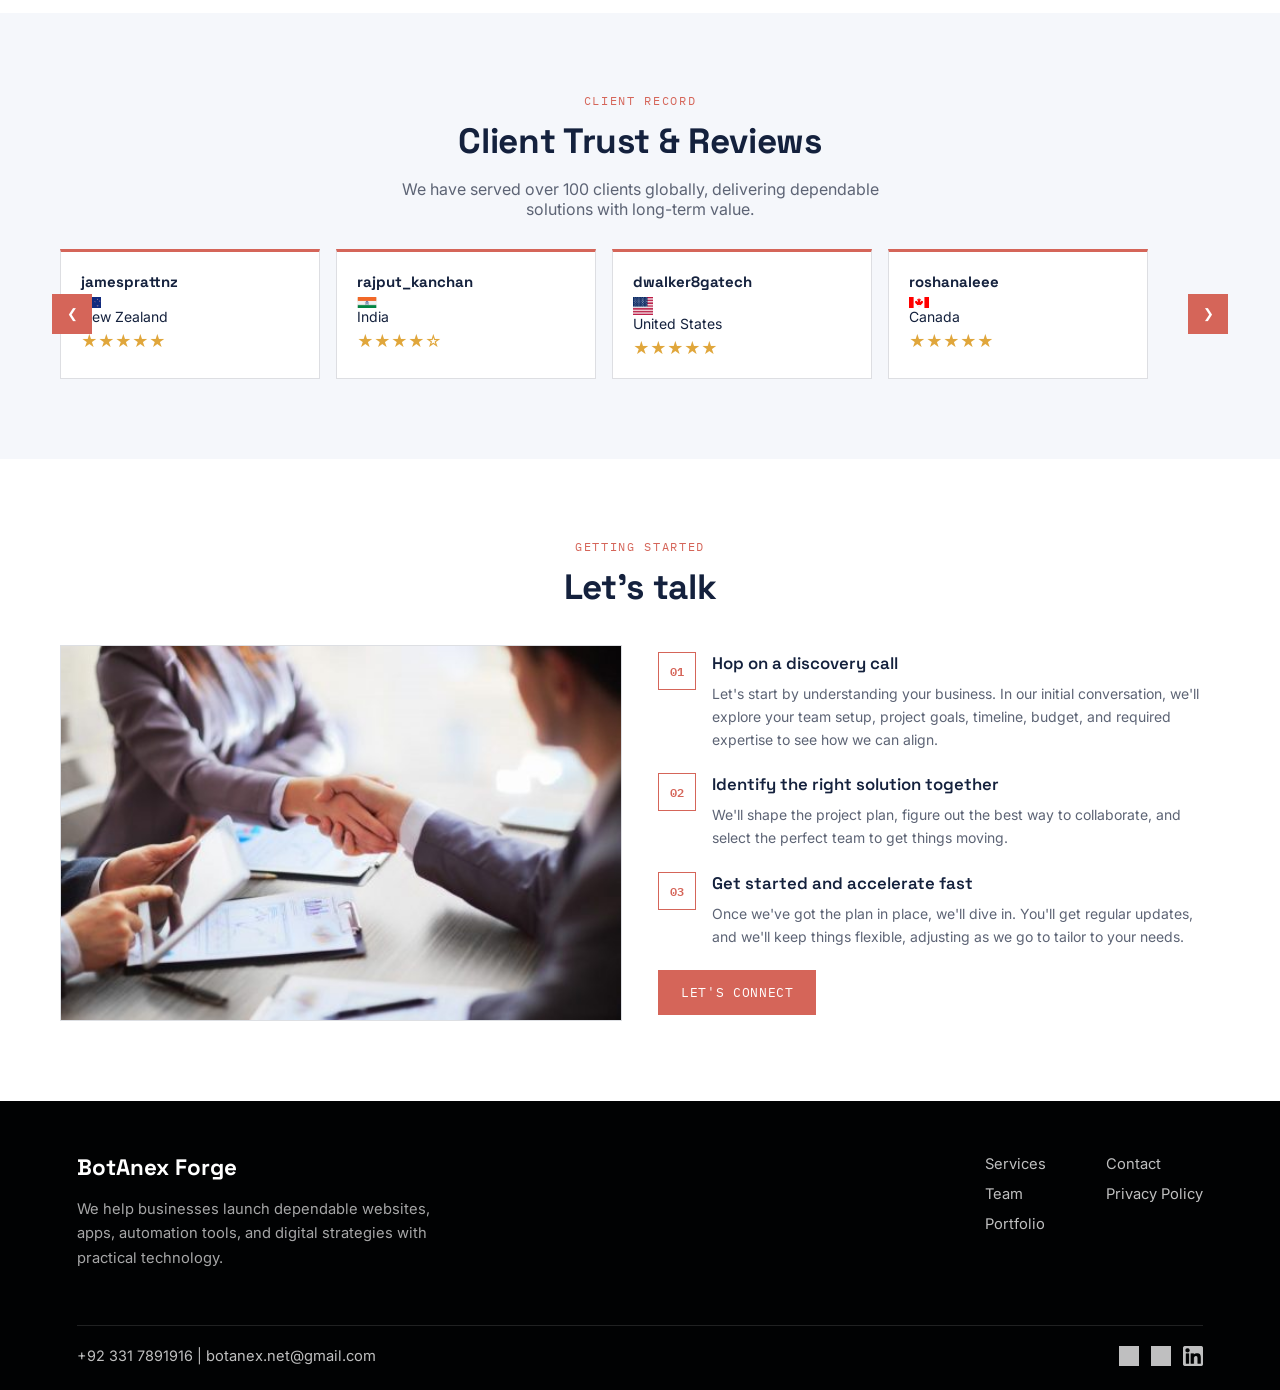
==== commit 352099aa: "Added Blogs" ====
--- a/index.html
+++ b/index.html
@@ -24,6 +24,7 @@
         </button>
 
         <ul id="navLinks">
+            <li><a href="blogs/blogs.html">Blogs</a></li>
             <li><a href="products.html">Products</a></li>
             <li><a href="about.html">About</a></li>
             <li class="dropdown">
